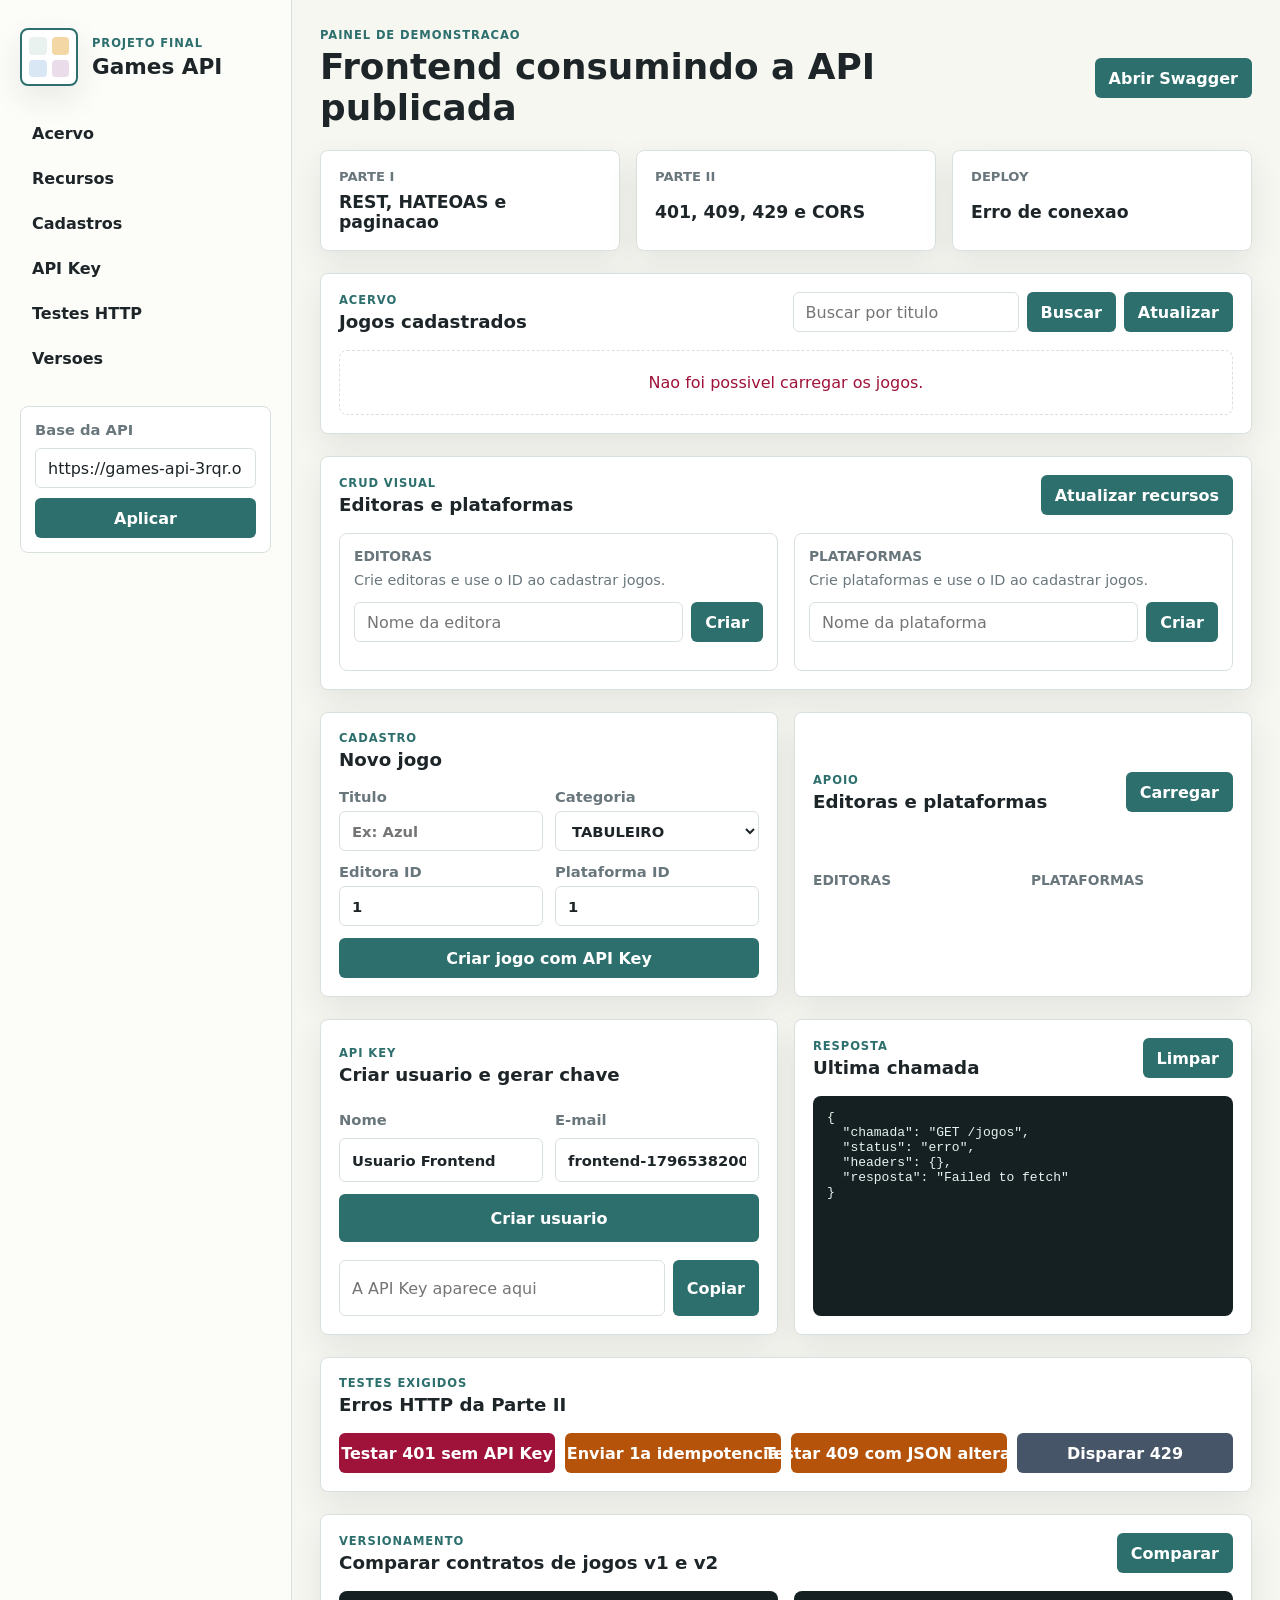
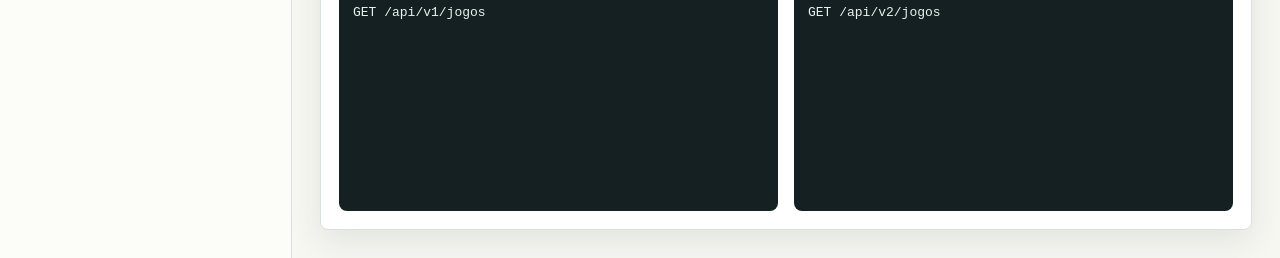
==== frontend/index.html @ 02f1538e "front melhorado" ====
<!doctype html>
<html lang="pt-BR">
<head>
  <meta charset="utf-8">
  <meta name="viewport" content="width=device-width, initial-scale=1">
  <title>Games API Console</title>
  <link rel="stylesheet" href="styles.css">
</head>
<body>
  <div class="app-shell">
    <aside class="sidebar">
      <div class="brand-block">
        <div class="brand-mark" aria-hidden="true">
          <span></span>
          <span></span>
          <span></span>
          <span></span>
        </div>
        <div>
          <p class="eyebrow">Projeto Final</p>
          <h1>Games API</h1>
        </div>
      </div>

      <nav class="nav-list" aria-label="Navegacao principal">
        <a href="#acervo">Acervo</a>
        <a href="#recursos">Recursos</a>
        <a href="#cadastros">Cadastros</a>
        <a href="#seguranca">API Key</a>
        <a href="#testes">Testes HTTP</a>
        <a href="#versionamento">Versoes</a>
      </nav>

      <section class="api-card">
        <label for="baseUrl">Base da API</label>
        <input id="baseUrl" type="url" value="https://games-api-3rqr.onrender.com">
        <button id="saveBaseUrl" type="button">Aplicar</button>
      </section>
    </aside>

    <main class="content">
      <section class="topbar">
        <div>
          <p class="eyebrow">Painel de demonstracao</p>
          <h2>Frontend consumindo a API publicada</h2>
        </div>
        <a class="swagger-link" href="https://games-api-3rqr.onrender.com/swagger-ui/index.html" target="_blank" rel="noreferrer">Abrir Swagger</a>
      </section>

      <section class="status-grid" aria-label="Resumo dos requisitos">
        <article>
          <span>Parte I</span>
          <strong>REST, HATEOAS e paginacao</strong>
        </article>
        <article>
          <span>Parte II</span>
          <strong>401, 409, 429 e CORS</strong>
        </article>
        <article>
          <span>Deploy</span>
          <strong id="apiHealth">Aguardando teste</strong>
        </article>
      </section>

      <section id="acervo" class="panel">
        <div class="section-heading">
          <div>
            <p class="eyebrow">Acervo</p>
            <h3>Jogos cadastrados</h3>
          </div>
          <div class="inline-actions">
            <input id="searchTitle" type="search" placeholder="Buscar por titulo">
            <button id="searchGames" type="button">Buscar</button>
            <button id="loadGames" type="button">Atualizar</button>
          </div>
        </div>
        <div id="gamesGrid" class="games-grid" aria-live="polite"></div>
      </section>

      <section id="recursos" class="panel">
        <div class="section-heading">
          <div>
            <p class="eyebrow">CRUD visual</p>
            <h3>Editoras e plataformas</h3>
          </div>
          <button id="refreshResources" type="button">Atualizar recursos</button>
        </div>

        <div class="resource-grid">
          <article class="resource-column">
            <div class="resource-header">
              <div>
                <h4>Editoras</h4>
                <p>Crie editoras e use o ID ao cadastrar jogos.</p>
              </div>
            </div>
            <form id="publisherForm" class="inline-form">
              <input name="nome" required placeholder="Nome da editora">
              <button type="submit">Criar</button>
            </form>
            <div id="publishersCards" class="resource-list" aria-live="polite"></div>
          </article>

          <article class="resource-column">
            <div class="resource-header">
              <div>
                <h4>Plataformas</h4>
                <p>Crie plataformas e use o ID ao cadastrar jogos.</p>
              </div>
            </div>
            <form id="platformForm" class="inline-form">
              <input name="nome" required placeholder="Nome da plataforma">
              <button type="submit">Criar</button>
            </form>
            <div id="platformsCards" class="resource-list" aria-live="polite"></div>
          </article>
        </div>
      </section>

      <section id="cadastros" class="split-grid">
        <article class="panel">
          <div class="section-heading">
            <div>
              <p class="eyebrow">Cadastro</p>
              <h3>Novo jogo</h3>
            </div>
          </div>
          <form id="gameForm" class="form-grid">
            <label>
              Titulo
              <input name="titulo" required placeholder="Ex: Azul">
            </label>
            <label>
              Categoria
              <select name="categoria" required>
                <option value="TABULEIRO">TABULEIRO</option>
                <option value="RPG">RPG</option>
                <option value="CARTAS">CARTAS</option>
                <option value="ESTRATEGIA">ESTRATEGIA</option>
                <option value="PARTY_GAME">PARTY_GAME</option>
              </select>
            </label>
            <label>
              Editora ID
              <input name="editoraId" type="number" min="1" value="1" required>
            </label>
            <label>
              Plataforma ID
              <input name="plataformaId" type="number" min="1" value="1" required>
            </label>
            <button type="submit">Criar jogo com API Key</button>
          </form>
        </article>

        <article class="panel">
          <div class="section-heading">
            <div>
              <p class="eyebrow">Apoio</p>
              <h3>Editoras e plataformas</h3>
            </div>
            <button id="loadCatalogs" type="button">Carregar</button>
          </div>
          <div class="compact-lists">
            <div>
              <h4>Editoras</h4>
              <ul id="publishersList"></ul>
            </div>
            <div>
              <h4>Plataformas</h4>
              <ul id="platformsList"></ul>
            </div>
          </div>
        </article>
      </section>

      <section id="seguranca" class="split-grid">
        <article class="panel">
          <div class="section-heading">
            <div>
              <p class="eyebrow">API Key</p>
              <h3>Criar usuario e gerar chave</h3>
            </div>
          </div>
          <form id="userForm" class="form-grid">
            <label>
              Nome
              <input name="nome" required value="Usuario Frontend">
            </label>
            <label>
              E-mail
              <input name="email" type="email" required>
            </label>
            <button type="submit">Criar usuario</button>
          </form>
          <div class="key-row">
            <input id="apiKey" type="text" placeholder="A API Key aparece aqui">
            <button id="copyKey" type="button">Copiar</button>
          </div>
        </article>

        <article class="panel">
          <div class="section-heading">
            <div>
              <p class="eyebrow">Resposta</p>
              <h3>Ultima chamada</h3>
            </div>
            <button id="clearLog" type="button">Limpar</button>
          </div>
          <pre id="responseLog" class="response-log">Nenhuma chamada executada ainda.</pre>
        </article>
      </section>

      <section id="testes" class="panel">
        <div class="section-heading">
          <div>
            <p class="eyebrow">Testes exigidos</p>
            <h3>Erros HTTP da Parte II</h3>
          </div>
        </div>
        <div class="test-actions">
          <button id="test401" type="button">Testar 401 sem API Key</button>
          <button id="test409First" type="button">Enviar 1a idempotencia</button>
          <button id="test409Second" type="button">Testar 409 com JSON alterado</button>
          <button id="test429" type="button">Disparar 429</button>
        </div>
      </section>

      <section id="versionamento" class="panel">
        <div class="section-heading">
        <div>
          <p class="eyebrow">Versionamento</p>
          <h3>Comparar contratos de jogos v1 e v2</h3>
        </div>
        <button id="loadVersions" type="button">Comparar</button>
      </div>
      <div class="version-grid">
          <pre id="versionOne">GET /api/v1/jogos</pre>
          <pre id="versionTwo">GET /api/v2/jogos</pre>
      </div>
    </section>
    </main>
  </div>

  <script src="app.js"></script>
</body>
</html>
---- frontend/styles.css ----
:root {
  color-scheme: light;
  --ink: #1d2528;
  --muted: #69777d;
  --line: #d9e1df;
  --paper: #f7f7f2;
  --panel: #ffffff;
  --accent: #2c6f6d;
  --accent-strong: #174d4b;
  --warn: #b45309;
  --danger: #9f1239;
  --ok: #15803d;
  --soft: #e9f2ef;
  --shadow: 0 12px 32px rgba(29, 37, 40, 0.09);
}

* {
  box-sizing: border-box;
}

html {
  scroll-behavior: smooth;
}

body {
  margin: 0;
  min-height: 100vh;
  background: var(--paper);
  color: var(--ink);
  font-family: Inter, ui-sans-serif, system-ui, -apple-system, BlinkMacSystemFont, "Segoe UI", sans-serif;
  letter-spacing: 0;
}

button,
input,
select {
  font: inherit;
}

button,
.swagger-link {
  border: 0;
  border-radius: 6px;
  background: var(--accent);
  color: #fff;
  cursor: pointer;
  font-weight: 700;
  min-height: 40px;
  padding: 0 14px;
  text-decoration: none;
  display: inline-flex;
  align-items: center;
  justify-content: center;
  white-space: nowrap;
}

button:hover,
.swagger-link:hover {
  background: var(--accent-strong);
}

input,
select {
  width: 100%;
  border: 1px solid var(--line);
  border-radius: 6px;
  min-height: 40px;
  padding: 0 12px;
  color: var(--ink);
  background: #fff;
}

label {
  color: var(--muted);
  display: grid;
  gap: 6px;
  font-size: 0.92rem;
  font-weight: 650;
}

.app-shell {
  display: grid;
  grid-template-columns: 292px minmax(0, 1fr);
  min-height: 100vh;
}

.sidebar {
  background: #fcfcf8;
  border-right: 1px solid var(--line);
  min-height: 100vh;
  padding: 28px 20px;
  position: sticky;
  top: 0;
}

.brand-block {
  display: flex;
  align-items: center;
  gap: 14px;
}

.brand-mark {
  width: 58px;
  height: 58px;
  border: 2px solid var(--accent);
  border-radius: 8px;
  display: grid;
  grid-template-columns: repeat(2, 1fr);
  gap: 5px;
  padding: 7px;
  background: #fff;
  box-shadow: var(--shadow);
}

.brand-mark span {
  border-radius: 4px;
  background: var(--soft);
}

.brand-mark span:nth-child(2) {
  background: #f3d7a4;
}

.brand-mark span:nth-child(3) {
  background: #d9e7f5;
}

.brand-mark span:nth-child(4) {
  background: #eadde9;
}

.eyebrow {
  color: var(--accent);
  font-size: 0.72rem;
  font-weight: 800;
  letter-spacing: 0.08em;
  margin: 0 0 4px;
  text-transform: uppercase;
}

h1,
h2,
h3,
h4,
p {
  margin-top: 0;
}

h1 {
  font-size: 1.35rem;
  margin-bottom: 0;
}

h2 {
  font-size: clamp(1.55rem, 2.8vw, 2.25rem);
  margin-bottom: 0;
}

h3 {
  font-size: 1.14rem;
  margin-bottom: 0;
}

h4 {
  color: var(--muted);
  font-size: 0.86rem;
  margin-bottom: 8px;
  text-transform: uppercase;
}

.nav-list {
  display: grid;
  gap: 6px;
  margin: 28px 0;
}

.nav-list a {
  border-radius: 6px;
  color: var(--ink);
  font-weight: 700;
  padding: 10px 12px;
  text-decoration: none;
}

.nav-list a:hover {
  background: var(--soft);
}

.api-card {
  border: 1px solid var(--line);
  border-radius: 8px;
  background: var(--panel);
  display: grid;
  gap: 10px;
  padding: 14px;
}

.content {
  display: grid;
  gap: 22px;
  padding: 28px;
}

.topbar,
.section-heading {
  display: flex;
  align-items: center;
  justify-content: space-between;
  gap: 16px;
}

.status-grid,
.split-grid,
.version-grid,
.resource-grid {
  display: grid;
  gap: 16px;
  grid-template-columns: repeat(3, minmax(0, 1fr));
}

.split-grid,
.version-grid,
.resource-grid {
  grid-template-columns: repeat(2, minmax(0, 1fr));
}

.status-grid article,
.panel {
  background: var(--panel);
  border: 1px solid var(--line);
  border-radius: 8px;
  box-shadow: var(--shadow);
}

.status-grid article {
  display: grid;
  gap: 8px;
  min-height: 92px;
  padding: 18px;
}

.status-grid span {
  color: var(--muted);
  font-size: 0.82rem;
  font-weight: 800;
  text-transform: uppercase;
}

.status-grid strong {
  font-size: 1.08rem;
}

.panel {
  display: grid;
  gap: 18px;
  padding: 18px;
}

.inline-actions {
  display: grid;
  grid-template-columns: minmax(180px, 1fr) auto auto;
  gap: 8px;
}

.games-grid {
  display: grid;
  gap: 12px;
  grid-template-columns: repeat(auto-fill, minmax(220px, 1fr));
}

.game-card {
  border: 1px solid var(--line);
  border-radius: 8px;
  display: grid;
  gap: 10px;
  min-height: 150px;
  padding: 14px;
}

.game-card strong {
  font-size: 1.06rem;
}

.meta-list {
  color: var(--muted);
  display: grid;
  gap: 4px;
  font-size: 0.9rem;
}

.badge {
  align-self: start;
  background: var(--soft);
  border-radius: 999px;
  color: var(--accent-strong);
  display: inline-flex;
  font-size: 0.78rem;
  font-weight: 800;
  padding: 5px 9px;
  width: fit-content;
}

.form-grid {
  display: grid;
  gap: 12px;
  grid-template-columns: repeat(2, minmax(0, 1fr));
}

.form-grid button {
  grid-column: 1 / -1;
}

.compact-lists {
  display: grid;
  gap: 16px;
  grid-template-columns: repeat(2, minmax(0, 1fr));
}

.compact-lists ul {
  display: grid;
  gap: 8px;
  list-style: none;
  margin: 0;
  padding: 0;
}

.compact-lists li {
  border: 1px solid var(--line);
  border-radius: 6px;
  padding: 10px;
}

.resource-column {
  border: 1px solid var(--line);
  border-radius: 8px;
  display: grid;
  gap: 14px;
  padding: 14px;
}

.resource-header p {
  color: var(--muted);
  font-size: 0.9rem;
  margin: 4px 0 0;
}

.inline-form {
  display: grid;
  gap: 8px;
  grid-template-columns: minmax(0, 1fr) auto;
}

.resource-list {
  display: grid;
  gap: 10px;
}

.resource-item {
  align-items: center;
  border: 1px solid var(--line);
  border-radius: 8px;
  display: grid;
  gap: 10px;
  grid-template-columns: minmax(0, 1fr) auto;
  padding: 12px;
}

.resource-item strong {
  display: block;
}

.resource-item span {
  color: var(--muted);
  font-size: 0.86rem;
}

.danger-button {
  background: var(--danger);
}

.danger-button:hover {
  background: #7f1231;
}

.key-row {
  display: grid;
  grid-template-columns: minmax(0, 1fr) auto;
  gap: 8px;
}

.response-log,
.version-grid pre {
  background: #152022;
  border-radius: 8px;
  color: #e8f2ef;
  margin: 0;
  min-height: 220px;
  overflow: auto;
  padding: 14px;
  white-space: pre-wrap;
}

.test-actions {
  display: grid;
  gap: 10px;
  grid-template-columns: repeat(4, minmax(0, 1fr));
}

.test-actions button:nth-child(1) {
  background: var(--danger);
}

.test-actions button:nth-child(2),
.test-actions button:nth-child(3) {
  background: var(--warn);
}

.test-actions button:nth-child(4) {
  background: #475569;
}

.empty-state,
.error-state {
  border: 1px dashed var(--line);
  border-radius: 8px;
  color: var(--muted);
  grid-column: 1 / -1;
  padding: 22px;
  text-align: center;
}

.error-state {
  color: var(--danger);
}

@media (max-width: 980px) {
  .app-shell {
    grid-template-columns: 1fr;
  }

  .sidebar {
    min-height: auto;
    position: static;
  }

  .nav-list {
    grid-template-columns: repeat(5, minmax(0, 1fr));
  }

  .status-grid,
  .split-grid,
  .version-grid,
  .resource-grid,
  .test-actions {
    grid-template-columns: 1fr;
  }
}

@media (max-width: 640px) {
  .content,
  .sidebar {
    padding: 18px;
  }

  .topbar,
  .section-heading {
    align-items: stretch;
    flex-direction: column;
  }

  .inline-actions,
  .inline-form,
  .form-grid,
  .compact-lists,
  .key-row,
  .nav-list {
    grid-template-columns: 1fr;
  }

  button,
  .swagger-link {
    width: 100%;
  }
}
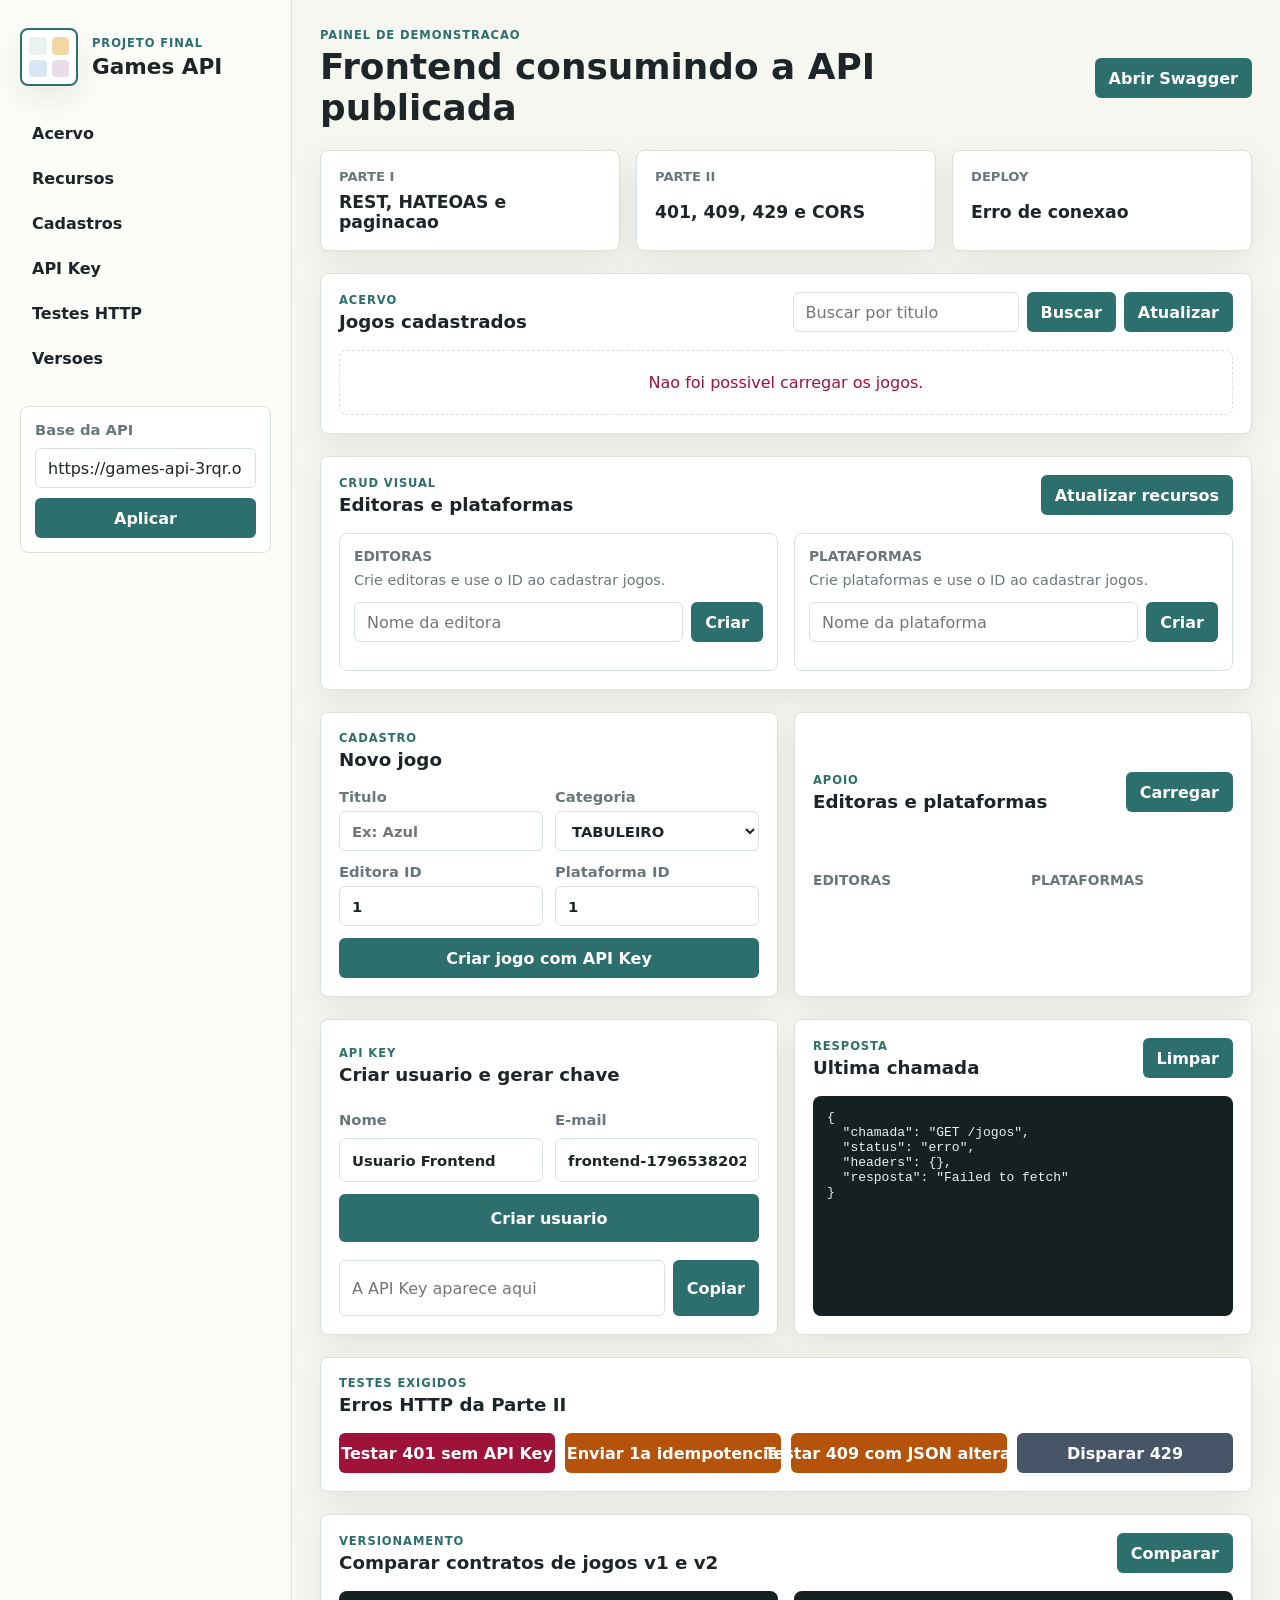
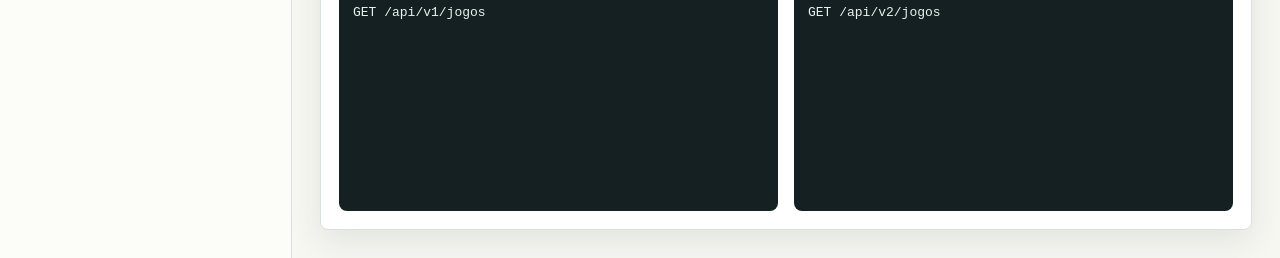
==== commit 9f4ebaf2: "terminado?" ====
--- a/frontend/index.html
+++ b/frontend/index.html
@@ -122,7 +122,7 @@
           <div class="section-heading">
             <div>
               <p class="eyebrow">Cadastro</p>
-              <h3>Novo jogo</h3>
+              <h3 id="gameFormTitle">Novo jogo</h3>
             </div>
           </div>
           <form id="gameForm" class="form-grid">
@@ -148,7 +148,8 @@
               Plataforma ID
               <input name="plataformaId" type="number" min="1" value="1" required>
             </label>
-            <button type="submit">Criar jogo com API Key</button>
+            <button id="saveGameButton" type="submit">Criar jogo com API Key</button>
+            <button id="cancelGameEdit" class="secondary-button" type="button">Cancelar edicao</button>
           </form>
         </article>
 
--- a/frontend/styles.css
+++ b/frontend/styles.css
@@ -281,6 +281,13 @@
   font-size: 1.06rem;
 }
 
+.game-actions {
+  display: grid;
+  gap: 8px;
+  grid-template-columns: repeat(2, minmax(0, 1fr));
+  margin-top: 4px;
+}
+
 .meta-list {
   color: var(--muted);
   display: grid;
@@ -382,6 +389,20 @@
   background: #7f1231;
 }
 
+.secondary-button {
+  background: #ffffff;
+  border: 1px solid var(--line);
+  color: var(--ink);
+}
+
+.secondary-button:hover {
+  background: var(--soft);
+}
+
+#cancelGameEdit {
+  display: none;
+}
+
 .key-row {
   display: grid;
   grid-template-columns: minmax(0, 1fr) auto;
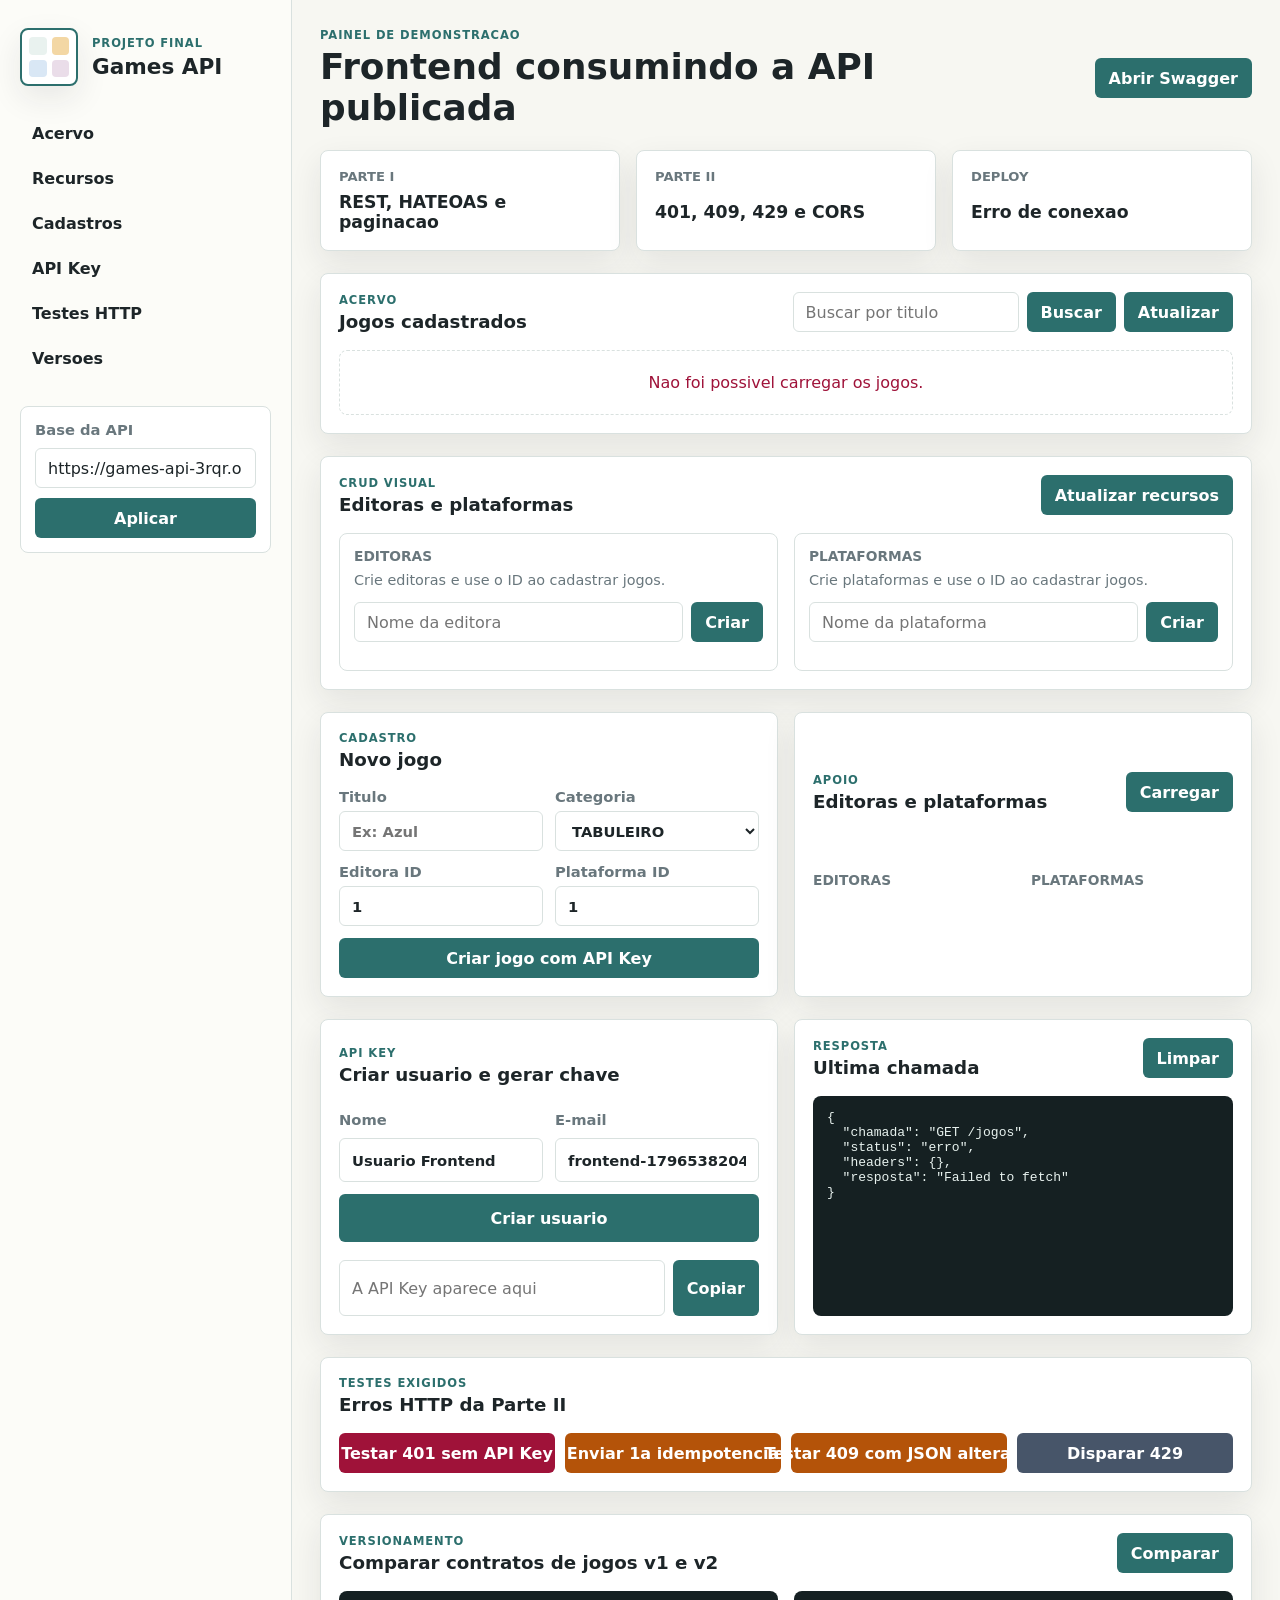
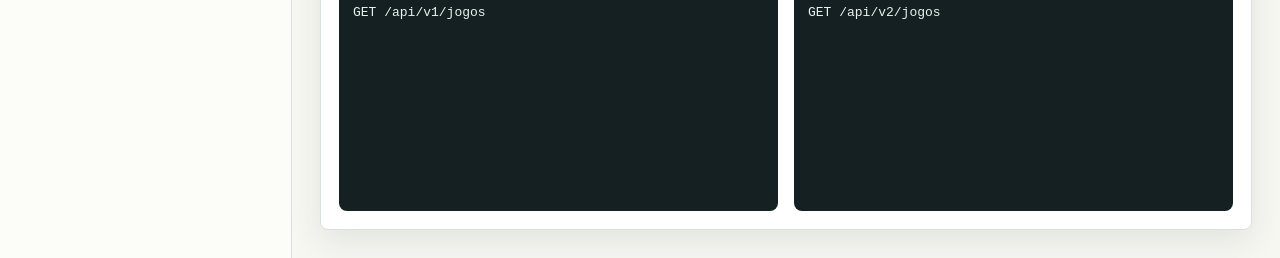
==== commit 458b3d42: "frontcerto" ====
--- a/frontend/index.html
+++ b/frontend/index.html
@@ -4,7 +4,7 @@
   <meta charset="utf-8">
   <meta name="viewport" content="width=device-width, initial-scale=1">
   <title>Games API Console</title>
-  <link rel="stylesheet" href="styles.css">
+  <link rel="stylesheet" href="styles.css?v=20260521">
 </head>
 <body>
   <div class="app-shell">
@@ -242,6 +242,6 @@
     </main>
   </div>
 
-  <script src="app.js"></script>
+  <script src="app.js?v=20260521"></script>
 </body>
 </html>
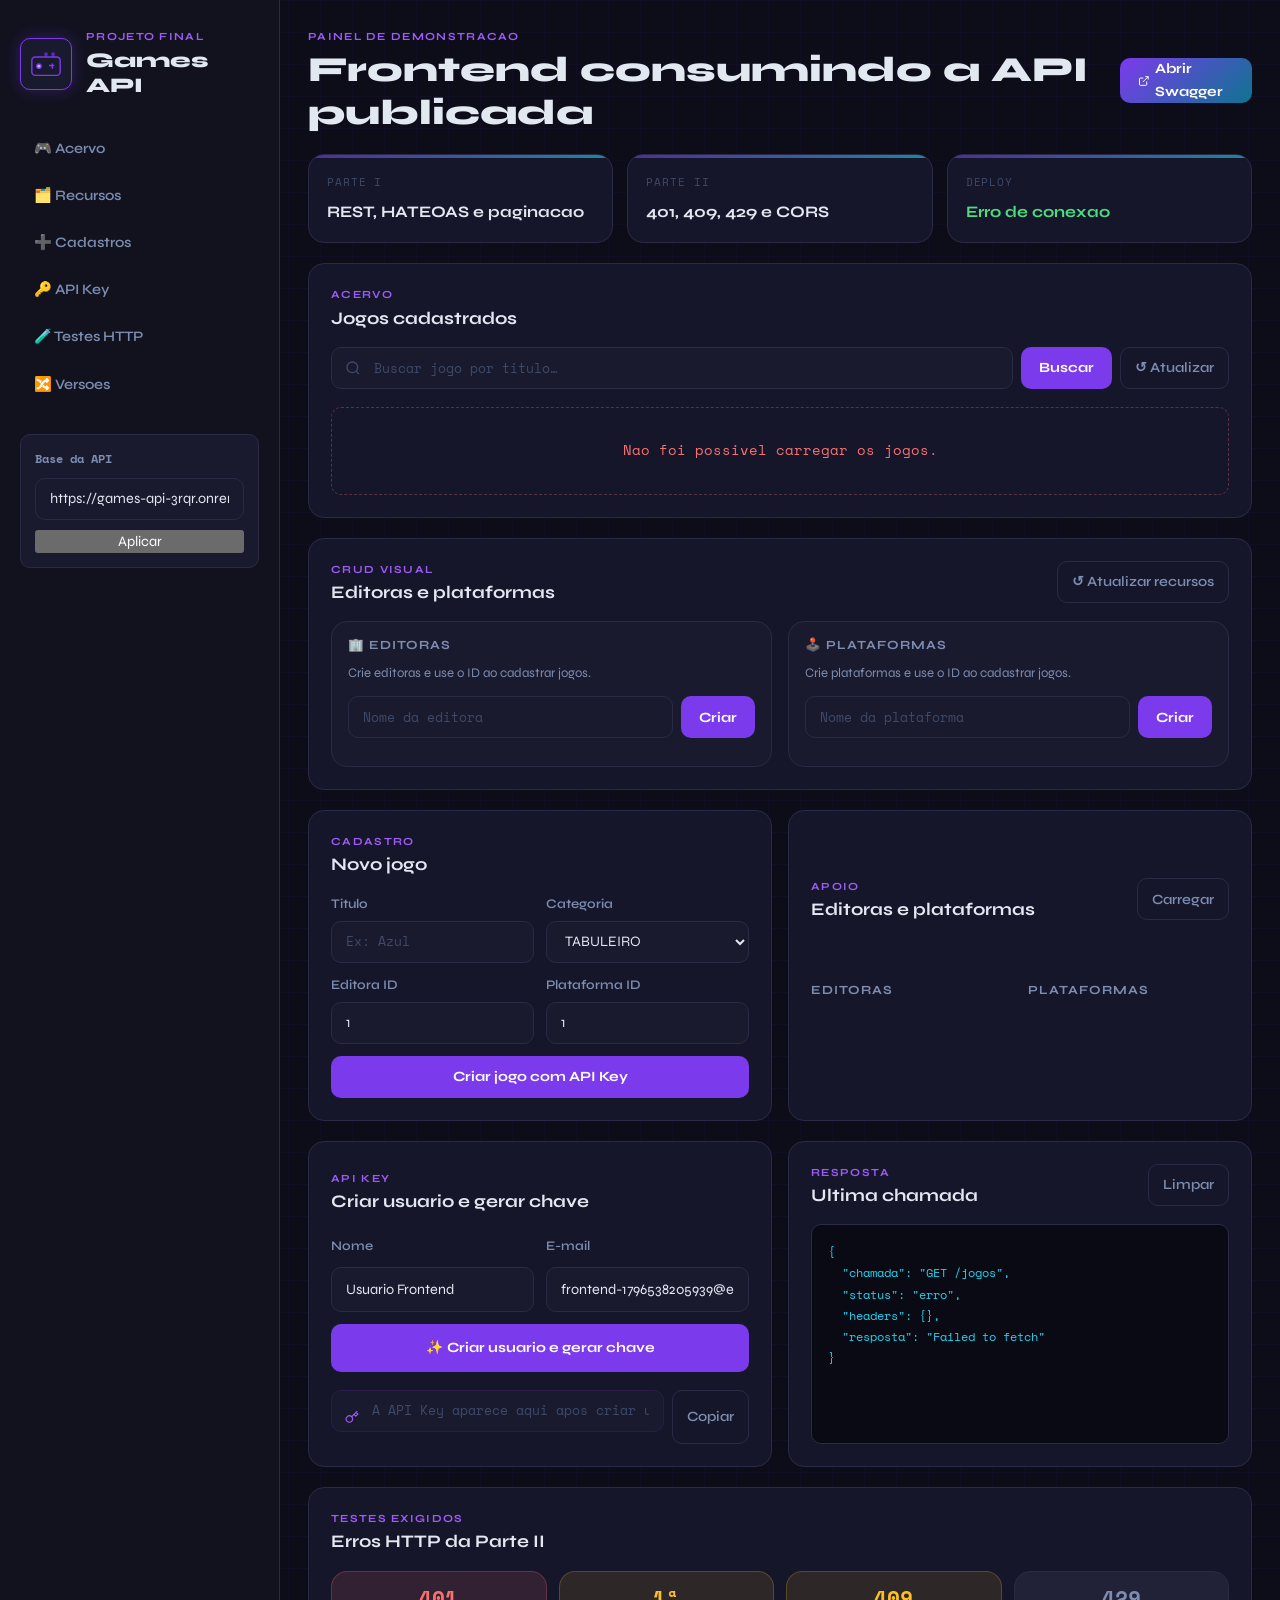
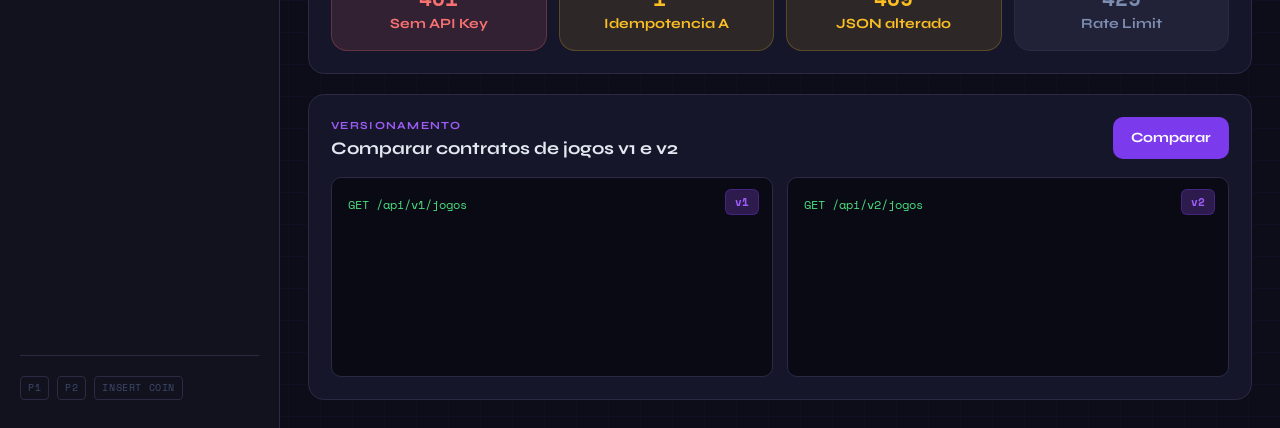
==== commit 7ba9dc8b: "front legal" ====
--- a/frontend/index.html
+++ b/frontend/index.html
@@ -4,244 +4,300 @@
   <meta charset="utf-8">
   <meta name="viewport" content="width=device-width, initial-scale=1">
   <title>Games API Console</title>
+  <link rel="preconnect" href="https://fonts.googleapis.com">
+  <link rel="preconnect" href="https://fonts.gstatic.com" crossorigin>
+  <link href="https://fonts.googleapis.com/css2?family=Space+Mono:ital,wght@0,400;0,700;1,400&family=Syne:wght@400;600;700;800&display=swap" rel="stylesheet">
   <link rel="stylesheet" href="styles.css?v=20260521">
 </head>
 <body>
-  <div class="app-shell">
-    <aside class="sidebar">
-      <div class="brand-block">
-        <div class="brand-mark" aria-hidden="true">
-          <span></span>
-          <span></span>
-          <span></span>
-          <span></span>
-        </div>
+<div class="app-shell">
+
+  <!-- ── SIDEBAR ── -->
+  <aside class="sidebar">
+    <div class="brand-block">
+      <div class="brand-mark" aria-hidden="true">
+        <svg viewBox="0 0 48 48" fill="none" xmlns="http://www.w3.org/2000/svg">
+          <rect x="4" y="14" width="40" height="26" rx="5" fill="#1a1a2e" stroke="#7c3aed" stroke-width="2"/>
+          <circle cx="14" cy="27" r="4" fill="#7c3aed"/>
+          <circle cx="14" cy="27" r="2" fill="#c4b5fd"/>
+          <rect x="32" y="23" width="2" height="8" rx="1" fill="#7c3aed"/>
+          <rect x="28" y="25" width="8" height="2" rx="1" fill="#7c3aed"/>
+          <circle cx="24" cy="10" r="3" fill="#7c3aed" opacity="0.5"/>
+          <circle cx="34" cy="10" r="3" fill="#7c3aed" opacity="0.5"/>
+          <line x1="24" y1="10" x2="24" y2="14" stroke="#7c3aed" stroke-width="1.5" stroke-dasharray="2 1"/>
+          <line x1="34" y1="10" x2="34" y2="14" stroke="#7c3aed" stroke-width="1.5" stroke-dasharray="2 1"/>
+        </svg>
+      </div>
+      <div>
+        <p class="eyebrow">Projeto Final</p>
+        <h1>Games API</h1>
+      </div>
+    </div>
+
+    <nav class="nav-list" aria-label="Navegacao principal">
+      <a href="#acervo">🎮 Acervo</a>
+      <a href="#recursos">🗂️ Recursos</a>
+      <a href="#cadastros">➕ Cadastros</a>
+      <a href="#seguranca">🔑 API Key</a>
+      <a href="#testes">🧪 Testes HTTP</a>
+      <a href="#versionamento">🔀 Versoes</a>
+    </nav>
+
+    <section class="api-card">
+      <label for="baseUrl">Base da API</label>
+      <input id="baseUrl" type="url" value="https://games-api-3rqr.onrender.com">
+      <button id="saveBaseUrl" type="button">Aplicar</button>
+    </section>
+
+    <div class="sidebar-deco" aria-hidden="true">
+      <span>P1</span><span>P2</span><span>INSERT COIN</span>
+    </div>
+  </aside>
+
+  <!-- ── MAIN ── -->
+  <main class="content">
+
+    <!-- Topbar -->
+    <section class="topbar">
+      <div>
+        <p class="eyebrow">Painel de demonstracao</p>
+        <h2>Frontend consumindo a API publicada</h2>
+      </div>
+      <a class="swagger-link" href="https://games-api-3rqr.onrender.com/swagger-ui/index.html" target="_blank" rel="noreferrer">
+        <svg width="16" height="16" viewBox="0 0 24 24" fill="none" stroke="currentColor" stroke-width="2" style="margin-right:6px"><path d="M18 13v6a2 2 0 0 1-2 2H5a2 2 0 0 1-2-2V8a2 2 0 0 1 2-2h6"/><polyline points="15 3 21 3 21 9"/><line x1="10" y1="14" x2="21" y2="3"/></svg>
+        Abrir Swagger
+      </a>
+    </section>
+
+    <!-- Status -->
+    <section class="status-grid" aria-label="Resumo dos requisitos">
+      <article>
+        <span>Parte I</span>
+        <strong>REST, HATEOAS e paginacao</strong>
+      </article>
+      <article>
+        <span>Parte II</span>
+        <strong>401, 409, 429 e CORS</strong>
+      </article>
+      <article class="status-live">
+        <span>Deploy</span>
+        <strong id="apiHealth">
+          <span class="pulse-dot"></span>
+          Aguardando teste
+        </strong>
+      </article>
+    </section>
+
+    <!-- ── ACERVO ── -->
+    <section id="acervo" class="panel">
+      <div class="section-heading">
         <div>
-          <p class="eyebrow">Projeto Final</p>
-          <h1>Games API</h1>
-        </div>
-      </div>
-
-      <nav class="nav-list" aria-label="Navegacao principal">
-        <a href="#acervo">Acervo</a>
-        <a href="#recursos">Recursos</a>
-        <a href="#cadastros">Cadastros</a>
-        <a href="#seguranca">API Key</a>
-        <a href="#testes">Testes HTTP</a>
-        <a href="#versionamento">Versoes</a>
-      </nav>
-
-      <section class="api-card">
-        <label for="baseUrl">Base da API</label>
-        <input id="baseUrl" type="url" value="https://games-api-3rqr.onrender.com">
-        <button id="saveBaseUrl" type="button">Aplicar</button>
-      </section>
-    </aside>
-
-    <main class="content">
-      <section class="topbar">
+          <p class="eyebrow">Acervo</p>
+          <h3>Jogos cadastrados</h3>
+        </div>
+      </div>
+
+      <!-- Search bar igual à colega -->
+      <div class="search-bar">
+        <div class="search-input-wrap">
+          <svg class="search-icon" viewBox="0 0 24 24" fill="none" stroke="currentColor" stroke-width="2"><circle cx="11" cy="11" r="8"/><path d="m21 21-4.35-4.35"/></svg>
+          <input id="searchTitle" type="search" placeholder="Buscar jogo por titulo…">
+        </div>
+        <button id="searchGames" type="button" class="btn-primary">Buscar</button>
+        <button id="loadGames" type="button" class="btn-ghost">↺ Atualizar</button>
+      </div>
+
+      <div id="gamesGrid" class="games-grid" aria-live="polite"></div>
+    </section>
+
+    <!-- ── RECURSOS ── -->
+    <section id="recursos" class="panel">
+      <div class="section-heading">
         <div>
-          <p class="eyebrow">Painel de demonstracao</p>
-          <h2>Frontend consumindo a API publicada</h2>
-        </div>
-        <a class="swagger-link" href="https://games-api-3rqr.onrender.com/swagger-ui/index.html" target="_blank" rel="noreferrer">Abrir Swagger</a>
-      </section>
-
-      <section class="status-grid" aria-label="Resumo dos requisitos">
-        <article>
-          <span>Parte I</span>
-          <strong>REST, HATEOAS e paginacao</strong>
+          <p class="eyebrow">CRUD visual</p>
+          <h3>Editoras e plataformas</h3>
+        </div>
+        <button id="refreshResources" type="button" class="btn-ghost">↺ Atualizar recursos</button>
+      </div>
+
+      <div class="resource-grid">
+        <article class="resource-column">
+          <div class="resource-header">
+            <h4>🏢 Editoras</h4>
+            <p>Crie editoras e use o ID ao cadastrar jogos.</p>
+          </div>
+          <form id="publisherForm" class="inline-form">
+            <input name="nome" required placeholder="Nome da editora">
+            <button type="submit" class="btn-primary">Criar</button>
+          </form>
+          <div id="publishersCards" class="resource-list" aria-live="polite"></div>
         </article>
-        <article>
-          <span>Parte II</span>
-          <strong>401, 409, 429 e CORS</strong>
+
+        <article class="resource-column">
+          <div class="resource-header">
+            <h4>🕹️ Plataformas</h4>
+            <p>Crie plataformas e use o ID ao cadastrar jogos.</p>
+          </div>
+          <form id="platformForm" class="inline-form">
+            <input name="nome" required placeholder="Nome da plataforma">
+            <button type="submit" class="btn-primary">Criar</button>
+          </form>
+          <div id="platformsCards" class="resource-list" aria-live="polite"></div>
         </article>
-        <article>
-          <span>Deploy</span>
-          <strong id="apiHealth">Aguardando teste</strong>
-        </article>
-      </section>
-
-      <section id="acervo" class="panel">
+      </div>
+    </section>
+
+    <!-- ── CADASTROS ── -->
+    <section id="cadastros" class="split-grid">
+      <article class="panel">
         <div class="section-heading">
           <div>
-            <p class="eyebrow">Acervo</p>
-            <h3>Jogos cadastrados</h3>
-          </div>
-          <div class="inline-actions">
-            <input id="searchTitle" type="search" placeholder="Buscar por titulo">
-            <button id="searchGames" type="button">Buscar</button>
-            <button id="loadGames" type="button">Atualizar</button>
-          </div>
-        </div>
-        <div id="gamesGrid" class="games-grid" aria-live="polite"></div>
-      </section>
-
-      <section id="recursos" class="panel">
+            <p class="eyebrow">Cadastro</p>
+            <h3 id="gameFormTitle">Novo jogo</h3>
+          </div>
+        </div>
+        <form id="gameForm" class="form-grid">
+          <label>
+            Titulo
+            <input name="titulo" required placeholder="Ex: Azul">
+          </label>
+          <label>
+            Categoria
+            <select name="categoria" required>
+              <option value="TABULEIRO">TABULEIRO</option>
+              <option value="RPG">RPG</option>
+              <option value="CARTAS">CARTAS</option>
+              <option value="ESTRATEGIA">ESTRATEGIA</option>
+              <option value="PARTY_GAME">PARTY_GAME</option>
+            </select>
+          </label>
+          <label>
+            Editora ID
+            <input name="editoraId" type="number" min="1" value="1" required>
+          </label>
+          <label>
+            Plataforma ID
+            <input name="plataformaId" type="number" min="1" value="1" required>
+          </label>
+          <button id="saveGameButton" type="submit" class="btn-primary">Criar jogo com API Key</button>
+          <button id="cancelGameEdit" class="btn-ghost" type="button">Cancelar edicao</button>
+        </form>
+      </article>
+
+      <article class="panel">
         <div class="section-heading">
           <div>
-            <p class="eyebrow">CRUD visual</p>
+            <p class="eyebrow">Apoio</p>
             <h3>Editoras e plataformas</h3>
           </div>
-          <button id="refreshResources" type="button">Atualizar recursos</button>
-        </div>
-
-        <div class="resource-grid">
-          <article class="resource-column">
-            <div class="resource-header">
-              <div>
-                <h4>Editoras</h4>
-                <p>Crie editoras e use o ID ao cadastrar jogos.</p>
-              </div>
-            </div>
-            <form id="publisherForm" class="inline-form">
-              <input name="nome" required placeholder="Nome da editora">
-              <button type="submit">Criar</button>
-            </form>
-            <div id="publishersCards" class="resource-list" aria-live="polite"></div>
-          </article>
-
-          <article class="resource-column">
-            <div class="resource-header">
-              <div>
-                <h4>Plataformas</h4>
-                <p>Crie plataformas e use o ID ao cadastrar jogos.</p>
-              </div>
-            </div>
-            <form id="platformForm" class="inline-form">
-              <input name="nome" required placeholder="Nome da plataforma">
-              <button type="submit">Criar</button>
-            </form>
-            <div id="platformsCards" class="resource-list" aria-live="polite"></div>
-          </article>
-        </div>
-      </section>
-
-      <section id="cadastros" class="split-grid">
-        <article class="panel">
-          <div class="section-heading">
-            <div>
-              <p class="eyebrow">Cadastro</p>
-              <h3 id="gameFormTitle">Novo jogo</h3>
-            </div>
-          </div>
-          <form id="gameForm" class="form-grid">
-            <label>
-              Titulo
-              <input name="titulo" required placeholder="Ex: Azul">
-            </label>
-            <label>
-              Categoria
-              <select name="categoria" required>
-                <option value="TABULEIRO">TABULEIRO</option>
-                <option value="RPG">RPG</option>
-                <option value="CARTAS">CARTAS</option>
-                <option value="ESTRATEGIA">ESTRATEGIA</option>
-                <option value="PARTY_GAME">PARTY_GAME</option>
-              </select>
-            </label>
-            <label>
-              Editora ID
-              <input name="editoraId" type="number" min="1" value="1" required>
-            </label>
-            <label>
-              Plataforma ID
-              <input name="plataformaId" type="number" min="1" value="1" required>
-            </label>
-            <button id="saveGameButton" type="submit">Criar jogo com API Key</button>
-            <button id="cancelGameEdit" class="secondary-button" type="button">Cancelar edicao</button>
-          </form>
-        </article>
-
-        <article class="panel">
-          <div class="section-heading">
-            <div>
-              <p class="eyebrow">Apoio</p>
-              <h3>Editoras e plataformas</h3>
-            </div>
-            <button id="loadCatalogs" type="button">Carregar</button>
-          </div>
-          <div class="compact-lists">
-            <div>
-              <h4>Editoras</h4>
-              <ul id="publishersList"></ul>
-            </div>
-            <div>
-              <h4>Plataformas</h4>
-              <ul id="platformsList"></ul>
-            </div>
-          </div>
-        </article>
-      </section>
-
-      <section id="seguranca" class="split-grid">
-        <article class="panel">
-          <div class="section-heading">
-            <div>
-              <p class="eyebrow">API Key</p>
-              <h3>Criar usuario e gerar chave</h3>
-            </div>
-          </div>
-          <form id="userForm" class="form-grid">
-            <label>
-              Nome
-              <input name="nome" required value="Usuario Frontend">
-            </label>
-            <label>
-              E-mail
-              <input name="email" type="email" required>
-            </label>
-            <button type="submit">Criar usuario</button>
-          </form>
-          <div class="key-row">
-            <input id="apiKey" type="text" placeholder="A API Key aparece aqui">
-            <button id="copyKey" type="button">Copiar</button>
-          </div>
-        </article>
-
-        <article class="panel">
-          <div class="section-heading">
-            <div>
-              <p class="eyebrow">Resposta</p>
-              <h3>Ultima chamada</h3>
-            </div>
-            <button id="clearLog" type="button">Limpar</button>
-          </div>
-          <pre id="responseLog" class="response-log">Nenhuma chamada executada ainda.</pre>
-        </article>
-      </section>
-
-      <section id="testes" class="panel">
+          <button id="loadCatalogs" type="button" class="btn-ghost">Carregar</button>
+        </div>
+        <div class="compact-lists">
+          <div>
+            <h4>Editoras</h4>
+            <ul id="publishersList"></ul>
+          </div>
+          <div>
+            <h4>Plataformas</h4>
+            <ul id="platformsList"></ul>
+          </div>
+        </div>
+      </article>
+    </section>
+
+    <!-- ── API KEY ── -->
+    <section id="seguranca" class="split-grid">
+      <article class="panel">
         <div class="section-heading">
           <div>
-            <p class="eyebrow">Testes exigidos</p>
-            <h3>Erros HTTP da Parte II</h3>
-          </div>
-        </div>
-        <div class="test-actions">
-          <button id="test401" type="button">Testar 401 sem API Key</button>
-          <button id="test409First" type="button">Enviar 1a idempotencia</button>
-          <button id="test409Second" type="button">Testar 409 com JSON alterado</button>
-          <button id="test429" type="button">Disparar 429</button>
-        </div>
-      </section>
-
-      <section id="versionamento" class="panel">
+            <p class="eyebrow">API Key</p>
+            <h3>Criar usuario e gerar chave</h3>
+          </div>
+        </div>
+        <form id="userForm" class="form-grid">
+          <label>
+            Nome
+            <input name="nome" required value="Usuario Frontend">
+          </label>
+          <label>
+            E-mail
+            <input name="email" type="email" required>
+          </label>
+          <button type="submit" class="btn-primary">✨ Criar usuario e gerar chave</button>
+        </form>
+        <div class="key-row">
+          <div class="key-display">
+            <svg width="14" height="14" viewBox="0 0 24 24" fill="none" stroke="currentColor" stroke-width="2"><path d="M21 2l-2 2m-7.61 7.61a5.5 5.5 0 1 1-7.778 7.778 5.5 5.5 0 0 1 7.777-7.777zm0 0L15.5 7.5m0 0l3 3L22 7l-3-3m-3.5 3.5L19 4"/></svg>
+            <input id="apiKey" type="text" placeholder="A API Key aparece aqui apos criar usuario">
+          </div>
+          <button id="copyKey" type="button" class="btn-ghost">Copiar</button>
+        </div>
+      </article>
+
+      <article class="panel">
         <div class="section-heading">
+          <div>
+            <p class="eyebrow">Resposta</p>
+            <h3>Ultima chamada</h3>
+          </div>
+          <button id="clearLog" type="button" class="btn-ghost">Limpar</button>
+        </div>
+        <pre id="responseLog" class="response-log">// Nenhuma chamada executada ainda.</pre>
+      </article>
+    </section>
+
+    <!-- ── TESTES ── -->
+    <section id="testes" class="panel">
+      <div class="section-heading">
+        <div>
+          <p class="eyebrow">Testes exigidos</p>
+          <h3>Erros HTTP da Parte II</h3>
+        </div>
+      </div>
+      <div class="test-actions">
+        <button id="test401" type="button" class="test-btn test-danger">
+          <span class="test-code">401</span>
+          Sem API Key
+        </button>
+        <button id="test409First" type="button" class="test-btn test-warn">
+          <span class="test-code">1ª</span>
+          Idempotencia A
+        </button>
+        <button id="test409Second" type="button" class="test-btn test-warn">
+          <span class="test-code">409</span>
+          JSON alterado
+        </button>
+        <button id="test429" type="button" class="test-btn test-slate">
+          <span class="test-code">429</span>
+          Rate Limit
+        </button>
+      </div>
+    </section>
+
+    <!-- ── VERSIONAMENTO ── -->
+    <section id="versionamento" class="panel">
+      <div class="section-heading">
         <div>
           <p class="eyebrow">Versionamento</p>
           <h3>Comparar contratos de jogos v1 e v2</h3>
         </div>
-        <button id="loadVersions" type="button">Comparar</button>
+        <button id="loadVersions" type="button" class="btn-primary">Comparar</button>
       </div>
       <div class="version-grid">
+        <div class="version-pane">
+          <div class="version-label">v1</div>
           <pre id="versionOne">GET /api/v1/jogos</pre>
+        </div>
+        <div class="version-pane">
+          <div class="version-label">v2</div>
           <pre id="versionTwo">GET /api/v2/jogos</pre>
-      </div>
-    </section>
-    </main>
-  </div>
-
-  <script src="app.js?v=20260521"></script>
+        </div>
+      </div>
+    </section>
+
+  </main>
+</div>
+
+<script src="app.js?v=20260521"></script>
 </body>
 </html>
--- a/frontend/styles.css
+++ b/frontend/styles.css
@@ -1,505 +1,770 @@
+/* ──────────────────────────────────────────────
+   GAMES API CONSOLE — tema arcade/indie dark
+   ────────────────────────────────────────────── */
+
+@import url('https://fonts.googleapis.com/css2?family=Space+Mono:ital,wght@0,400;0,700;1,400&family=Syne:wght@400;600;700;800&display=swap');
+
 :root {
-  color-scheme: light;
-  --ink: #1d2528;
-  --muted: #69777d;
-  --line: #d9e1df;
-  --paper: #f7f7f2;
-  --panel: #ffffff;
-  --accent: #2c6f6d;
-  --accent-strong: #174d4b;
-  --warn: #b45309;
-  --danger: #9f1239;
-  --ok: #15803d;
-  --soft: #e9f2ef;
-  --shadow: 0 12px 32px rgba(29, 37, 40, 0.09);
-}
-
-* {
-  box-sizing: border-box;
-}
-
-html {
-  scroll-behavior: smooth;
-}
+  /* Paleta */
+  --bg:          #0d0d1a;
+  --bg2:         #12121f;
+  --bg3:         #1a1a2e;
+  --panel:       #16162a;
+  --border:      #2a2a45;
+  --border-hi:   #7c3aed;
+
+  --purple:      #7c3aed;
+  --purple-soft: #9d5cf6;
+  --purple-pale: #2d1b4e;
+  --cyan:        #22d3ee;
+  --cyan-dark:   #0e7490;
+  --green:       #4ade80;
+  --amber:       #fbbf24;
+  --red:         #f87171;
+
+  --ink:         #e2e8f0;
+  --ink-muted:   #7c8db0;
+  --ink-dim:     #3d4a6a;
+
+  /* Tipografia */
+  --font-display: 'Syne', sans-serif;
+  --font-mono:    'Space Mono', monospace;
+
+  /* Misc */
+  --radius:      10px;
+  --radius-lg:   16px;
+  --shadow:      0 4px 24px rgba(124, 58, 237, 0.12);
+  --shadow-hi:   0 8px 40px rgba(124, 58, 237, 0.28);
+
+  color-scheme: dark;
+}
+
+/* ── RESET ── */
+*, *::before, *::after { box-sizing: border-box; }
+
+html { scroll-behavior: smooth; }
 
 body {
   margin: 0;
   min-height: 100vh;
-  background: var(--paper);
+  background: var(--bg);
   color: var(--ink);
-  font-family: Inter, ui-sans-serif, system-ui, -apple-system, BlinkMacSystemFont, "Segoe UI", sans-serif;
-  letter-spacing: 0;
-}
-
-button,
-input,
-select {
-  font: inherit;
-}
-
-button,
+  font-family: var(--font-display);
+  font-size: 15px;
+  line-height: 1.6;
+  /* subtle grid pattern */
+  background-image:
+    linear-gradient(rgba(124,58,237,.04) 1px, transparent 1px),
+    linear-gradient(90deg, rgba(124,58,237,.04) 1px, transparent 1px);
+  background-size: 32px 32px;
+}
+
+/* ── TYPOGRAPHY ── */
+h1, h2, h3, h4 { margin: 0; font-family: var(--font-display); line-height: 1.2; }
+h1 { font-size: 1.3rem; font-weight: 800; color: var(--ink); }
+h2 { font-size: clamp(1.5rem, 3vw, 2.2rem); font-weight: 800; }
+h3 { font-size: 1.1rem; font-weight: 700; }
+h4 { font-size: 0.78rem; font-weight: 700; color: var(--ink-muted); text-transform: uppercase; letter-spacing: .08em; margin-bottom: 10px; }
+p  { margin: 0; }
+
+.eyebrow {
+  font-size: 0.68rem;
+  font-weight: 700;
+  letter-spacing: .12em;
+  text-transform: uppercase;
+  color: var(--purple-soft);
+  margin-bottom: 4px;
+}
+
+/* ── FORM CONTROLS ── */
+button, input, select {
+  font-family: var(--font-display);
+  font-size: 0.9rem;
+}
+
+input, select {
+  width: 100%;
+  background: var(--bg3);
+  border: 1.5px solid var(--border);
+  border-radius: var(--radius);
+  color: var(--ink);
+  min-height: 42px;
+  padding: 0 14px;
+  transition: border-color .2s, box-shadow .2s;
+  outline: none;
+}
+
+input:focus, select:focus {
+  border-color: var(--purple);
+  box-shadow: 0 0 0 3px rgba(124,58,237,.2);
+}
+
+input::placeholder { color: var(--ink-dim); font-family: var(--font-mono); font-size: .82rem; }
+
+select option { background: var(--bg3); }
+
+label {
+  display: grid;
+  gap: 6px;
+  font-size: 0.82rem;
+  font-weight: 600;
+  color: var(--ink-muted);
+}
+
+/* ── BUTTONS ── */
+.btn-primary {
+  display: inline-flex;
+  align-items: center;
+  justify-content: center;
+  gap: 6px;
+  background: var(--purple);
+  color: #fff;
+  border: none;
+  border-radius: var(--radius);
+  font-family: var(--font-display);
+  font-weight: 700;
+  font-size: .88rem;
+  min-height: 42px;
+  padding: 0 18px;
+  cursor: pointer;
+  transition: background .2s, transform .1s, box-shadow .2s;
+  white-space: nowrap;
+  text-decoration: none;
+}
+.btn-primary:hover {
+  background: var(--purple-soft);
+  box-shadow: 0 4px 20px rgba(124,58,237,.4);
+}
+.btn-primary:active { transform: scale(.97); }
+
+.btn-ghost {
+  display: inline-flex;
+  align-items: center;
+  justify-content: center;
+  background: transparent;
+  color: var(--ink-muted);
+  border: 1.5px solid var(--border);
+  border-radius: var(--radius);
+  font-family: var(--font-display);
+  font-weight: 600;
+  font-size: .88rem;
+  min-height: 42px;
+  padding: 0 14px;
+  cursor: pointer;
+  transition: all .2s;
+  white-space: nowrap;
+}
+.btn-ghost:hover {
+  border-color: var(--purple);
+  color: var(--purple-soft);
+}
+
 .swagger-link {
-  border: 0;
-  border-radius: 6px;
-  background: var(--accent);
+  display: inline-flex;
+  align-items: center;
+  background: linear-gradient(135deg, var(--purple), var(--cyan-dark));
   color: #fff;
+  border: none;
+  border-radius: var(--radius);
+  font-family: var(--font-display);
+  font-weight: 700;
+  font-size: .88rem;
+  min-height: 42px;
+  padding: 0 18px;
   cursor: pointer;
-  font-weight: 700;
-  min-height: 40px;
-  padding: 0 14px;
   text-decoration: none;
-  display: inline-flex;
-  align-items: center;
-  justify-content: center;
-  white-space: nowrap;
-}
-
-button:hover,
+  transition: opacity .2s, box-shadow .2s;
+}
 .swagger-link:hover {
-  background: var(--accent-strong);
-}
-
-input,
-select {
-  width: 100%;
-  border: 1px solid var(--line);
-  border-radius: 6px;
-  min-height: 40px;
-  padding: 0 12px;
-  color: var(--ink);
-  background: #fff;
-}
-
-label {
-  color: var(--muted);
-  display: grid;
-  gap: 6px;
-  font-size: 0.92rem;
-  font-weight: 650;
-}
-
+  opacity: .9;
+  box-shadow: 0 4px 24px rgba(34,211,238,.25);
+}
+
+/* ── LAYOUT ── */
 .app-shell {
   display: grid;
-  grid-template-columns: 292px minmax(0, 1fr);
+  grid-template-columns: 280px minmax(0, 1fr);
   min-height: 100vh;
 }
 
+/* ── SIDEBAR ── */
 .sidebar {
-  background: #fcfcf8;
-  border-right: 1px solid var(--line);
+  background: var(--bg2);
+  border-right: 1px solid var(--border);
   min-height: 100vh;
   padding: 28px 20px;
   position: sticky;
   top: 0;
+  display: flex;
+  flex-direction: column;
+  gap: 0;
 }
 
 .brand-block {
   display: flex;
   align-items: center;
   gap: 14px;
+  margin-bottom: 28px;
 }
 
 .brand-mark {
-  width: 58px;
-  height: 58px;
-  border: 2px solid var(--accent);
-  border-radius: 8px;
-  display: grid;
-  grid-template-columns: repeat(2, 1fr);
-  gap: 5px;
-  padding: 7px;
-  background: #fff;
-  box-shadow: var(--shadow);
-}
-
-.brand-mark span {
-  border-radius: 4px;
-  background: var(--soft);
-}
-
-.brand-mark span:nth-child(2) {
-  background: #f3d7a4;
-}
-
-.brand-mark span:nth-child(3) {
-  background: #d9e7f5;
-}
-
-.brand-mark span:nth-child(4) {
-  background: #eadde9;
-}
-
-.eyebrow {
-  color: var(--accent);
-  font-size: 0.72rem;
-  font-weight: 800;
-  letter-spacing: 0.08em;
-  margin: 0 0 4px;
-  text-transform: uppercase;
-}
-
-h1,
-h2,
-h3,
-h4,
-p {
-  margin-top: 0;
-}
-
-h1 {
-  font-size: 1.35rem;
-  margin-bottom: 0;
-}
-
-h2 {
-  font-size: clamp(1.55rem, 2.8vw, 2.25rem);
-  margin-bottom: 0;
-}
-
-h3 {
-  font-size: 1.14rem;
-  margin-bottom: 0;
-}
-
-h4 {
-  color: var(--muted);
-  font-size: 0.86rem;
-  margin-bottom: 8px;
-  text-transform: uppercase;
-}
+  width: 52px;
+  height: 52px;
+  background: var(--bg3);
+  border: 1.5px solid var(--border-hi);
+  border-radius: var(--radius);
+  display: flex;
+  align-items: center;
+  justify-content: center;
+  box-shadow: 0 0 16px rgba(124,58,237,.3);
+  flex-shrink: 0;
+}
+.brand-mark svg { width: 34px; height: 34px; }
 
 .nav-list {
   display: grid;
-  gap: 6px;
-  margin: 28px 0;
+  gap: 4px;
+  margin-bottom: 28px;
 }
 
 .nav-list a {
-  border-radius: 6px;
-  color: var(--ink);
-  font-weight: 700;
-  padding: 10px 12px;
+  display: block;
+  border-radius: var(--radius);
+  color: var(--ink-muted);
+  font-weight: 600;
+  font-size: .9rem;
+  padding: 10px 14px;
   text-decoration: none;
-}
-
+  transition: background .15s, color .15s;
+}
 .nav-list a:hover {
-  background: var(--soft);
+  background: var(--purple-pale);
+  color: var(--purple-soft);
 }
 
 .api-card {
-  border: 1px solid var(--line);
-  border-radius: 8px;
-  background: var(--panel);
+  background: var(--bg3);
+  border: 1px solid var(--border);
+  border-radius: var(--radius);
   display: grid;
   gap: 10px;
   padding: 14px;
-}
-
+  margin-bottom: 20px;
+}
+
+.api-card label {
+  color: var(--ink-muted);
+  font-size: .75rem;
+  font-family: var(--font-mono);
+}
+
+.sidebar-deco {
+  margin-top: auto;
+  display: flex;
+  gap: 8px;
+  padding-top: 20px;
+  border-top: 1px solid var(--border);
+  flex-wrap: wrap;
+}
+.sidebar-deco span {
+  font-family: var(--font-mono);
+  font-size: .62rem;
+  color: var(--ink-dim);
+  border: 1px solid var(--border);
+  border-radius: 4px;
+  padding: 3px 7px;
+  letter-spacing: .06em;
+  animation: blink 2.4s step-end infinite;
+}
+.sidebar-deco span:last-child { animation-delay: 1.2s; }
+@keyframes blink { 0%, 100% { opacity: 1; } 50% { opacity: .2; } }
+
+/* ── CONTENT ── */
 .content {
   display: grid;
-  gap: 22px;
+  gap: 20px;
   padding: 28px;
-}
-
-.topbar,
-.section-heading {
+  align-content: start;
+}
+
+/* ── TOPBAR ── */
+.topbar {
   display: flex;
   align-items: center;
   justify-content: space-between;
   gap: 16px;
 }
 
-.status-grid,
-.split-grid,
-.version-grid,
-.resource-grid {
-  display: grid;
-  gap: 16px;
-  grid-template-columns: repeat(3, minmax(0, 1fr));
-}
-
-.split-grid,
-.version-grid,
-.resource-grid {
-  grid-template-columns: repeat(2, minmax(0, 1fr));
-}
-
-.status-grid article,
+/* ── STATUS GRID ── */
+.status-grid {
+  display: grid;
+  grid-template-columns: repeat(3, 1fr);
+  gap: 14px;
+}
+
+.status-grid article {
+  background: var(--panel);
+  border: 1px solid var(--border);
+  border-radius: var(--radius-lg);
+  padding: 18px;
+  display: grid;
+  gap: 8px;
+  position: relative;
+  overflow: hidden;
+}
+
+.status-grid article::before {
+  content: '';
+  position: absolute;
+  top: 0; left: 0; right: 0;
+  height: 3px;
+  background: linear-gradient(90deg, var(--purple), var(--cyan));
+  opacity: .6;
+}
+
+.status-grid span {
+  font-family: var(--font-mono);
+  font-size: .7rem;
+  color: var(--ink-dim);
+  text-transform: uppercase;
+  letter-spacing: .08em;
+}
+.status-grid strong {
+  font-size: 1rem;
+  font-weight: 700;
+  display: flex;
+  align-items: center;
+  gap: 8px;
+}
+
+.status-live strong { color: var(--green); }
+
+.pulse-dot {
+  width: 8px;
+  height: 8px;
+  background: var(--green);
+  border-radius: 50%;
+  animation: pulse 1.8s ease-in-out infinite;
+  flex-shrink: 0;
+}
+@keyframes pulse {
+  0%, 100% { box-shadow: 0 0 0 0 rgba(74,222,128,.6); }
+  50%       { box-shadow: 0 0 0 6px rgba(74,222,128,0); }
+}
+
+/* ── PANEL ── */
 .panel {
   background: var(--panel);
-  border: 1px solid var(--line);
+  border: 1px solid var(--border);
+  border-radius: var(--radius-lg);
+  padding: 22px;
+  display: grid;
+  gap: 18px;
+}
+
+.section-heading {
+  display: flex;
+  align-items: center;
+  justify-content: space-between;
+  gap: 16px;
+}
+
+/* ── SEARCH BAR ── */
+.search-bar {
+  display: flex;
+  gap: 8px;
+  align-items: center;
+}
+
+.search-input-wrap {
+  position: relative;
+  flex: 1;
+}
+.search-icon {
+  position: absolute;
+  left: 14px;
+  top: 50%;
+  transform: translateY(-50%);
+  width: 16px;
+  height: 16px;
+  color: var(--ink-dim);
+  pointer-events: none;
+}
+.search-input-wrap input {
+  padding-left: 42px;
+  font-family: var(--font-mono);
+  font-size: .84rem;
+}
+
+/* ── GAMES GRID ── */
+.games-grid {
+  display: grid;
+  gap: 14px;
+  grid-template-columns: repeat(auto-fill, minmax(230px, 1fr));
+}
+
+.game-card {
+  background: var(--bg3);
+  border: 1px solid var(--border);
+  border-radius: var(--radius-lg);
+  padding: 16px;
+  display: grid;
+  gap: 10px;
+  transition: border-color .2s, transform .2s, box-shadow .2s;
+  position: relative;
+  overflow: hidden;
+  animation: fadeUp .35s ease both;
+}
+@keyframes fadeUp {
+  from { opacity: 0; transform: translateY(14px); }
+  to   { opacity: 1; transform: translateY(0); }
+}
+.game-card:hover {
+  border-color: var(--purple);
+  transform: translateY(-3px);
+  box-shadow: var(--shadow-hi);
+}
+
+.game-card strong {
+  font-size: 1.04rem;
+  font-weight: 700;
+  line-height: 1.3;
+}
+
+.meta-list {
+  display: grid;
+  gap: 3px;
+  font-family: var(--font-mono);
+  font-size: .77rem;
+  color: var(--ink-muted);
+}
+
+.badge {
+  display: inline-flex;
+  align-items: center;
+  background: var(--purple-pale);
+  color: var(--purple-soft);
+  border: 1px solid rgba(124,58,237,.3);
+  border-radius: 6px;
+  font-size: .7rem;
+  font-weight: 700;
+  font-family: var(--font-mono);
+  padding: 3px 9px;
+  letter-spacing: .04em;
+  width: fit-content;
+}
+
+.game-actions {
+  display: grid;
+  grid-template-columns: 1fr 1fr;
+  gap: 8px;
+  margin-top: 4px;
+}
+.game-actions button {
+  min-height: 34px;
+  font-size: .8rem;
+  font-weight: 700;
+  border: none;
   border-radius: 8px;
-  box-shadow: var(--shadow);
-}
-
-.status-grid article {
-  display: grid;
+  cursor: pointer;
+  transition: all .15s;
+}
+.game-actions button:first-child {
+  background: var(--purple-pale);
+  color: var(--purple-soft);
+}
+.game-actions button:first-child:hover {
+  background: var(--purple);
+  color: #fff;
+}
+.danger-button {
+  background: rgba(248,113,113,.12) !important;
+  color: var(--red) !important;
+}
+.danger-button:hover {
+  background: var(--red) !important;
+  color: #fff !important;
+}
+
+/* ── RESOURCE SECTION ── */
+.resource-grid {
+  display: grid;
+  grid-template-columns: 1fr 1fr;
+  gap: 16px;
+}
+
+.resource-column {
+  background: var(--bg3);
+  border: 1px solid var(--border);
+  border-radius: var(--radius-lg);
+  padding: 16px;
+  display: grid;
+  gap: 12px;
+}
+
+.resource-header p {
+  font-size: .82rem;
+  color: var(--ink-muted);
+  margin-top: 4px;
+}
+
+.inline-form {
+  display: grid;
+  grid-template-columns: 1fr auto;
   gap: 8px;
-  min-height: 92px;
-  padding: 18px;
-}
-
-.status-grid span {
-  color: var(--muted);
-  font-size: 0.82rem;
-  font-weight: 800;
-  text-transform: uppercase;
-}
-
-.status-grid strong {
-  font-size: 1.08rem;
-}
-
-.panel {
-  display: grid;
-  gap: 18px;
-  padding: 18px;
-}
-
-.inline-actions {
-  display: grid;
-  grid-template-columns: minmax(180px, 1fr) auto auto;
-  gap: 8px;
-}
-
-.games-grid {
-  display: grid;
+}
+
+.resource-list { display: grid; gap: 8px; }
+
+.resource-item {
+  background: var(--bg2);
+  border: 1px solid var(--border);
+  border-radius: var(--radius);
+  padding: 10px 12px;
+  display: flex;
+  align-items: center;
+  justify-content: space-between;
+  gap: 10px;
+  transition: border-color .2s;
+}
+.resource-item:hover { border-color: var(--border-hi); }
+.resource-item strong { font-size: .9rem; display: block; }
+.resource-item span {
+  font-family: var(--font-mono);
+  font-size: .75rem;
+  color: var(--ink-dim);
+}
+.resource-item button {
+  min-height: 30px;
+  padding: 0 10px;
+  font-size: .75rem;
+  font-weight: 700;
+  border: none;
+  border-radius: 6px;
+  cursor: pointer;
+  flex-shrink: 0;
+}
+
+/* ── SPLIT ── */
+.split-grid {
+  display: grid;
+  grid-template-columns: 1fr 1fr;
+  gap: 16px;
+}
+
+/* ── FORM GRID ── */
+.form-grid {
+  display: grid;
+  grid-template-columns: 1fr 1fr;
   gap: 12px;
-  grid-template-columns: repeat(auto-fill, minmax(220px, 1fr));
-}
-
-.game-card {
-  border: 1px solid var(--line);
-  border-radius: 8px;
-  display: grid;
-  gap: 10px;
-  min-height: 150px;
-  padding: 14px;
-}
-
-.game-card strong {
-  font-size: 1.06rem;
-}
-
-.game-actions {
-  display: grid;
-  gap: 8px;
-  grid-template-columns: repeat(2, minmax(0, 1fr));
-  margin-top: 4px;
-}
-
-.meta-list {
-  color: var(--muted);
-  display: grid;
-  gap: 4px;
-  font-size: 0.9rem;
-}
-
-.badge {
-  align-self: start;
-  background: var(--soft);
-  border-radius: 999px;
-  color: var(--accent-strong);
-  display: inline-flex;
-  font-size: 0.78rem;
-  font-weight: 800;
-  padding: 5px 9px;
-  width: fit-content;
-}
-
-.form-grid {
-  display: grid;
-  gap: 12px;
-  grid-template-columns: repeat(2, minmax(0, 1fr));
-}
-
+}
 .form-grid button {
   grid-column: 1 / -1;
 }
 
+#cancelGameEdit { display: none; }
+
+/* ── COMPACT LISTS ── */
 .compact-lists {
   display: grid;
+  grid-template-columns: 1fr 1fr;
   gap: 16px;
-  grid-template-columns: repeat(2, minmax(0, 1fr));
-}
-
+}
 .compact-lists ul {
-  display: grid;
-  gap: 8px;
   list-style: none;
   margin: 0;
   padding: 0;
-}
-
+  display: grid;
+  gap: 6px;
+}
 .compact-lists li {
-  border: 1px solid var(--line);
+  font-family: var(--font-mono);
+  font-size: .8rem;
+  color: var(--ink-muted);
+  background: var(--bg3);
+  border: 1px solid var(--border);
   border-radius: 6px;
-  padding: 10px;
-}
-
-.resource-column {
-  border: 1px solid var(--line);
-  border-radius: 8px;
-  display: grid;
-  gap: 14px;
-  padding: 14px;
-}
-
-.resource-header p {
-  color: var(--muted);
-  font-size: 0.9rem;
-  margin: 4px 0 0;
-}
-
-.inline-form {
-  display: grid;
+  padding: 8px 12px;
+}
+
+/* ── API KEY ── */
+.key-row {
+  display: grid;
+  grid-template-columns: 1fr auto;
   gap: 8px;
-  grid-template-columns: minmax(0, 1fr) auto;
-}
-
-.resource-list {
-  display: grid;
-  gap: 10px;
-}
-
-.resource-item {
-  align-items: center;
-  border: 1px solid var(--line);
-  border-radius: 8px;
-  display: grid;
-  gap: 10px;
-  grid-template-columns: minmax(0, 1fr) auto;
-  padding: 12px;
-}
-
-.resource-item strong {
-  display: block;
-}
-
-.resource-item span {
-  color: var(--muted);
-  font-size: 0.86rem;
-}
-
-.danger-button {
-  background: var(--danger);
-}
-
-.danger-button:hover {
-  background: #7f1231;
-}
-
-.secondary-button {
-  background: #ffffff;
-  border: 1px solid var(--line);
-  color: var(--ink);
-}
-
-.secondary-button:hover {
-  background: var(--soft);
-}
-
-#cancelGameEdit {
-  display: none;
-}
-
-.key-row {
-  display: grid;
-  grid-template-columns: minmax(0, 1fr) auto;
-  gap: 8px;
-}
-
-.response-log,
-.version-grid pre {
-  background: #152022;
-  border-radius: 8px;
-  color: #e8f2ef;
+}
+.key-display {
+  position: relative;
+  flex: 1;
+}
+.key-display svg {
+  position: absolute;
+  left: 14px;
+  top: 50%;
+  transform: translateY(-50%);
+  color: var(--purple-soft);
+  pointer-events: none;
+}
+.key-display input {
+  padding-left: 40px;
+  font-family: var(--font-mono);
+  font-size: .8rem;
+  color: var(--cyan);
+  border-color: var(--purple-pale);
+}
+.key-display input:focus {
+  border-color: var(--purple);
+}
+
+/* ── RESPONSE LOG ── */
+.response-log {
+  background: #0a0a14;
+  border: 1px solid var(--border);
+  border-radius: var(--radius);
+  color: var(--cyan);
+  font-family: var(--font-mono);
+  font-size: .78rem;
+  line-height: 1.7;
   margin: 0;
   min-height: 220px;
   overflow: auto;
+  padding: 16px;
+  white-space: pre-wrap;
+  word-break: break-all;
+}
+
+/* ── TEST BUTTONS ── */
+.test-actions {
+  display: grid;
+  grid-template-columns: repeat(4, 1fr);
+  gap: 12px;
+}
+
+.test-btn {
+  display: flex;
+  flex-direction: column;
+  align-items: center;
+  justify-content: center;
+  gap: 6px;
+  min-height: 80px;
+  border: none;
+  border-radius: var(--radius-lg);
+  cursor: pointer;
+  font-family: var(--font-display);
+  font-weight: 700;
+  font-size: .88rem;
+  transition: all .2s;
   padding: 14px;
+}
+
+.test-code {
+  font-family: var(--font-mono);
+  font-size: 1.3rem;
+  font-weight: 700;
+  line-height: 1;
+}
+
+.test-danger {
+  background: rgba(248,113,113,.12);
+  color: var(--red);
+  border: 1.5px solid rgba(248,113,113,.25);
+}
+.test-danger:hover {
+  background: var(--red);
+  color: #fff;
+  box-shadow: 0 4px 20px rgba(248,113,113,.35);
+}
+
+.test-warn {
+  background: rgba(251,191,36,.1);
+  color: var(--amber);
+  border: 1.5px solid rgba(251,191,36,.22);
+}
+.test-warn:hover {
+  background: var(--amber);
+  color: #000;
+  box-shadow: 0 4px 20px rgba(251,191,36,.3);
+}
+
+.test-slate {
+  background: rgba(124,139,176,.1);
+  color: var(--ink-muted);
+  border: 1.5px solid var(--border);
+}
+.test-slate:hover {
+  background: var(--ink-muted);
+  color: var(--bg);
+}
+
+/* ── VERSIONING ── */
+.version-grid {
+  display: grid;
+  grid-template-columns: 1fr 1fr;
+  gap: 14px;
+}
+.version-pane { position: relative; }
+.version-label {
+  position: absolute;
+  top: 12px;
+  right: 14px;
+  background: var(--purple-pale);
+  color: var(--purple-soft);
+  border: 1px solid rgba(124,58,237,.3);
+  border-radius: 6px;
+  font-family: var(--font-mono);
+  font-size: .7rem;
+  font-weight: 700;
+  padding: 3px 9px;
+  z-index: 1;
+}
+.version-grid pre {
+  background: #0a0a14;
+  border: 1px solid var(--border);
+  border-radius: var(--radius);
+  color: var(--green);
+  font-family: var(--font-mono);
+  font-size: .78rem;
+  line-height: 1.7;
+  margin: 0;
+  min-height: 200px;
+  overflow: auto;
+  padding: 16px;
   white-space: pre-wrap;
 }
 
-.test-actions {
-  display: grid;
-  gap: 10px;
-  grid-template-columns: repeat(4, minmax(0, 1fr));
-}
-
-.test-actions button:nth-child(1) {
-  background: var(--danger);
-}
-
-.test-actions button:nth-child(2),
-.test-actions button:nth-child(3) {
-  background: var(--warn);
-}
-
-.test-actions button:nth-child(4) {
-  background: #475569;
-}
-
-.empty-state,
-.error-state {
-  border: 1px dashed var(--line);
-  border-radius: 8px;
-  color: var(--muted);
+/* ── EMPTY / ERROR ── */
+.empty-state, .error-state {
   grid-column: 1 / -1;
-  padding: 22px;
+  border: 1px dashed var(--border);
+  border-radius: var(--radius);
+  padding: 32px;
   text-align: center;
-}
-
-.error-state {
-  color: var(--danger);
-}
-
-@media (max-width: 980px) {
-  .app-shell {
-    grid-template-columns: 1fr;
-  }
-
-  .sidebar {
-    min-height: auto;
-    position: static;
-  }
-
-  .nav-list {
-    grid-template-columns: repeat(5, minmax(0, 1fr));
-  }
-
-  .status-grid,
-  .split-grid,
-  .version-grid,
-  .resource-grid,
-  .test-actions {
-    grid-template-columns: 1fr;
-  }
-}
-
-@media (max-width: 640px) {
-  .content,
-  .sidebar {
-    padding: 18px;
-  }
-
-  .topbar,
-  .section-heading {
-    align-items: stretch;
-    flex-direction: column;
-  }
-
-  .inline-actions,
-  .inline-form,
-  .form-grid,
-  .compact-lists,
-  .key-row,
-  .nav-list {
-    grid-template-columns: 1fr;
-  }
-
-  button,
-  .swagger-link {
-    width: 100%;
-  }
-}
+  font-family: var(--font-mono);
+  font-size: .85rem;
+  color: var(--ink-dim);
+}
+.error-state { color: var(--red); border-color: rgba(248,113,113,.3); }
+
+/* ── RESPONSIVE ── */
+@media (max-width: 1024px) {
+  .app-shell { grid-template-columns: 1fr; }
+  .sidebar { min-height: auto; position: static; flex-direction: row; flex-wrap: wrap; }
+  .nav-list { grid-template-columns: repeat(3, auto); margin-bottom: 0; }
+  .status-grid { grid-template-columns: 1fr; }
+}
+
+@media (max-width: 720px) {
+  .content { padding: 16px; }
+  .split-grid, .version-grid, .resource-grid { grid-template-columns: 1fr; }
+  .test-actions { grid-template-columns: 1fr 1fr; }
+  .form-grid { grid-template-columns: 1fr; }
+  .compact-lists { grid-template-columns: 1fr; }
+  .search-bar { flex-wrap: wrap; }
+  .search-bar .btn-ghost { display: none; }
+  .topbar { flex-direction: column; align-items: flex-start; }
+}
+
+@media (max-width: 480px) {
+  .nav-list { grid-template-columns: 1fr 1fr; }
+  .test-actions { grid-template-columns: 1fr; }
+}
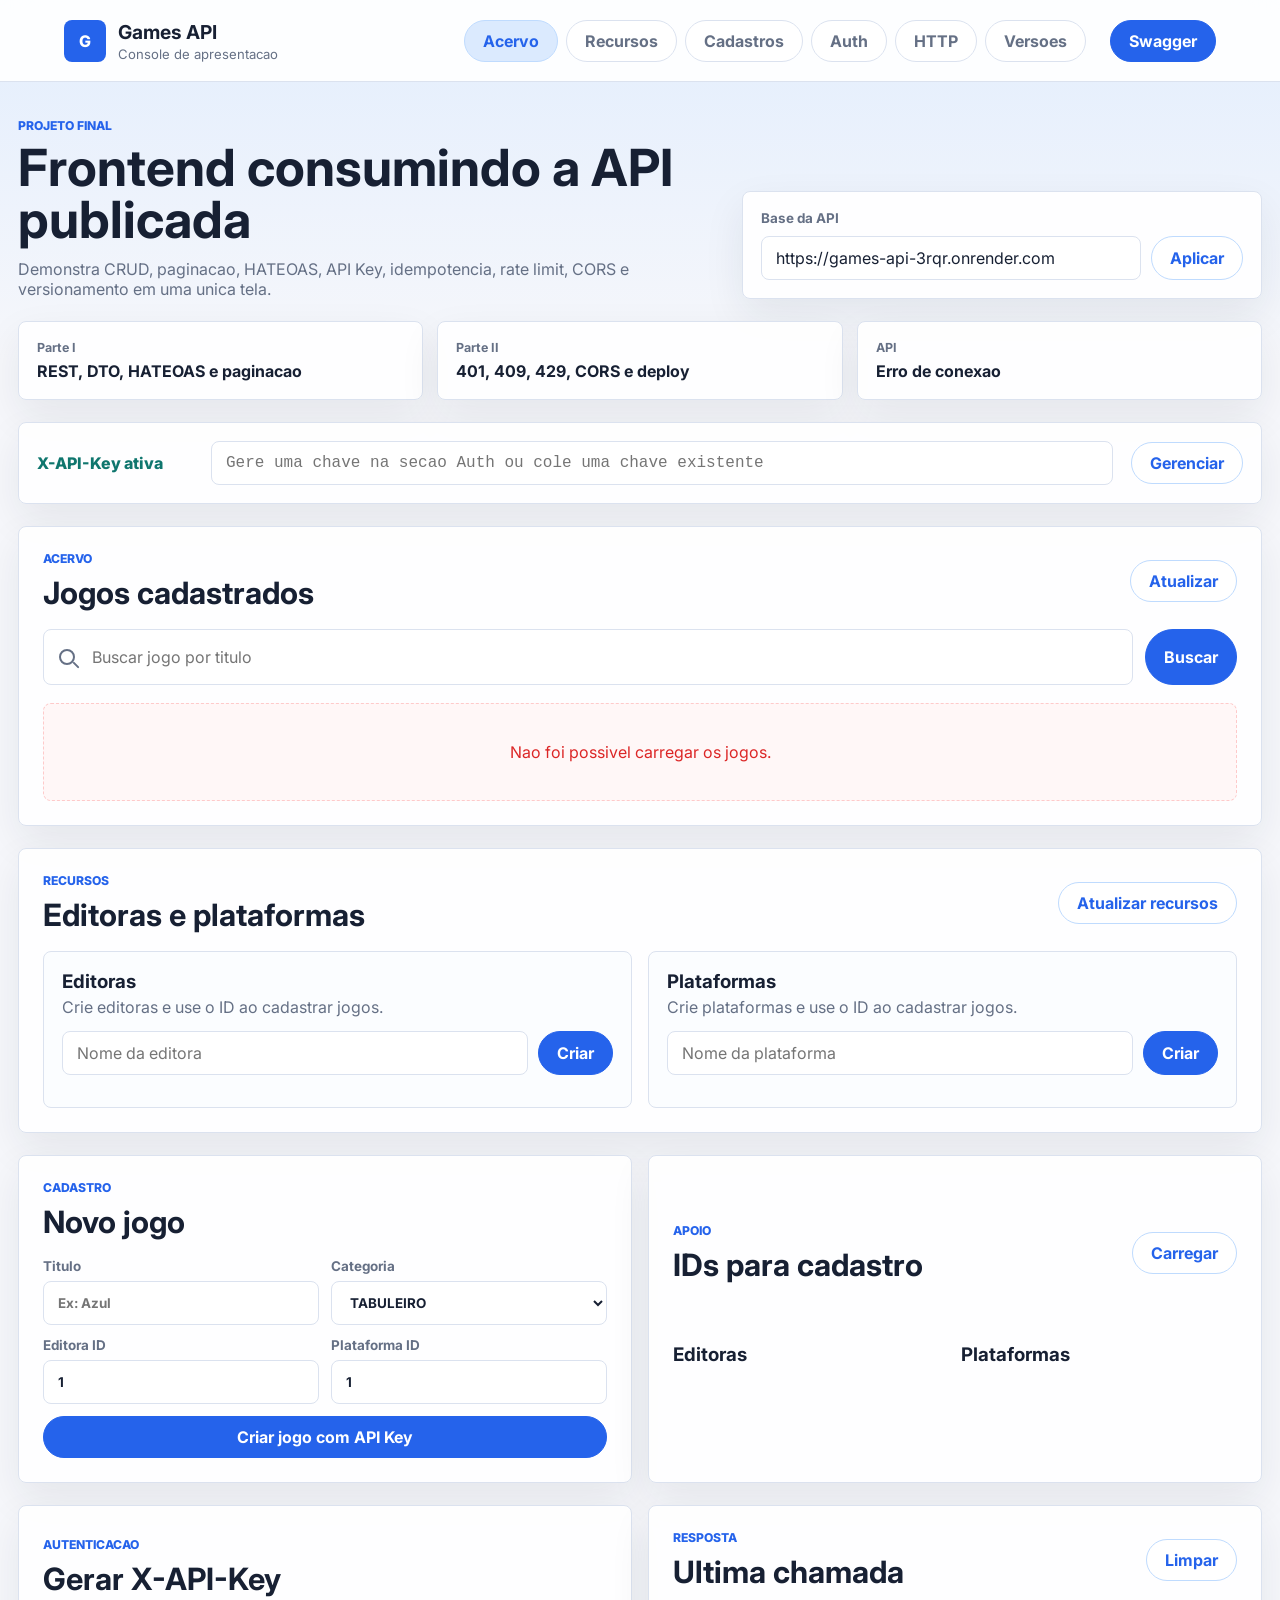
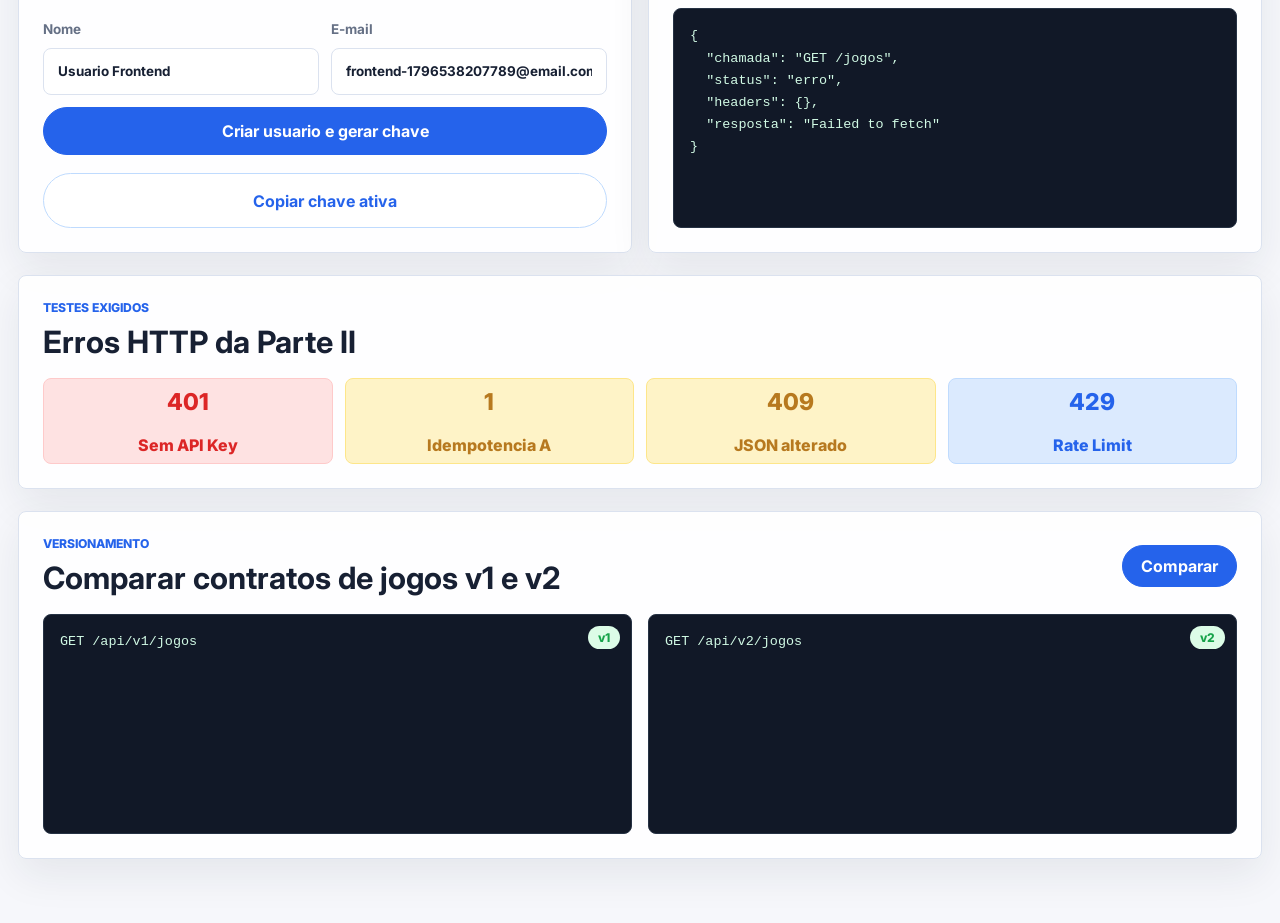
==== commit 2727ac9a: "por favor meu deus" ====
--- a/frontend/index.html
+++ b/frontend/index.html
@@ -6,124 +6,107 @@
   <title>Games API Console</title>
   <link rel="preconnect" href="https://fonts.googleapis.com">
   <link rel="preconnect" href="https://fonts.gstatic.com" crossorigin>
-  <link href="https://fonts.googleapis.com/css2?family=Space+Mono:ital,wght@0,400;0,700;1,400&family=Syne:wght@400;600;700;800&display=swap" rel="stylesheet">
-  <link rel="stylesheet" href="styles.css?v=20260521">
+  <link href="https://fonts.googleapis.com/css2?family=Inter:wght@400;500;600;700;800&display=swap" rel="stylesheet">
+  <link rel="stylesheet" href="styles.css?v=20260523">
 </head>
 <body>
 <div class="app-shell">
-
-  <!-- ── SIDEBAR ── -->
-  <aside class="sidebar">
-    <div class="brand-block">
-      <div class="brand-mark" aria-hidden="true">
-        <svg viewBox="0 0 48 48" fill="none" xmlns="http://www.w3.org/2000/svg">
-          <rect x="4" y="14" width="40" height="26" rx="5" fill="#1a1a2e" stroke="#7c3aed" stroke-width="2"/>
-          <circle cx="14" cy="27" r="4" fill="#7c3aed"/>
-          <circle cx="14" cy="27" r="2" fill="#c4b5fd"/>
-          <rect x="32" y="23" width="2" height="8" rx="1" fill="#7c3aed"/>
-          <rect x="28" y="25" width="8" height="2" rx="1" fill="#7c3aed"/>
-          <circle cx="24" cy="10" r="3" fill="#7c3aed" opacity="0.5"/>
-          <circle cx="34" cy="10" r="3" fill="#7c3aed" opacity="0.5"/>
-          <line x1="24" y1="10" x2="24" y2="14" stroke="#7c3aed" stroke-width="1.5" stroke-dasharray="2 1"/>
-          <line x1="34" y1="10" x2="34" y2="14" stroke="#7c3aed" stroke-width="1.5" stroke-dasharray="2 1"/>
-        </svg>
-      </div>
+  <header class="app-header">
+    <a class="brand" href="#acervo" aria-label="Games API">
+      <span class="brand-mark">G</span>
+      <span>
+        <strong>Games API</strong>
+        <small>Console de apresentacao</small>
+      </span>
+    </a>
+
+    <nav class="nav-list" aria-label="Navegacao principal">
+      <a href="#acervo" class="is-active">Acervo</a>
+      <a href="#recursos">Recursos</a>
+      <a href="#cadastros">Cadastros</a>
+      <a href="#seguranca">Auth</a>
+      <a href="#testes">HTTP</a>
+      <a href="#versionamento">Versoes</a>
+    </nav>
+
+    <a class="swagger-link" href="https://games-api-3rqr.onrender.com/swagger-ui/index.html" target="_blank" rel="noreferrer">
+      Swagger
+    </a>
+  </header>
+
+  <main class="content">
+    <section class="hero">
       <div>
         <p class="eyebrow">Projeto Final</p>
-        <h1>Games API</h1>
-      </div>
-    </div>
-
-    <nav class="nav-list" aria-label="Navegacao principal">
-      <a href="#acervo">🎮 Acervo</a>
-      <a href="#recursos">🗂️ Recursos</a>
-      <a href="#cadastros">➕ Cadastros</a>
-      <a href="#seguranca">🔑 API Key</a>
-      <a href="#testes">🧪 Testes HTTP</a>
-      <a href="#versionamento">🔀 Versoes</a>
-    </nav>
-
-    <section class="api-card">
-      <label for="baseUrl">Base da API</label>
-      <input id="baseUrl" type="url" value="https://games-api-3rqr.onrender.com">
-      <button id="saveBaseUrl" type="button">Aplicar</button>
-    </section>
-
-    <div class="sidebar-deco" aria-hidden="true">
-      <span>P1</span><span>P2</span><span>INSERT COIN</span>
-    </div>
-  </aside>
-
-  <!-- ── MAIN ── -->
-  <main class="content">
-
-    <!-- Topbar -->
-    <section class="topbar">
-      <div>
-        <p class="eyebrow">Painel de demonstracao</p>
-        <h2>Frontend consumindo a API publicada</h2>
-      </div>
-      <a class="swagger-link" href="https://games-api-3rqr.onrender.com/swagger-ui/index.html" target="_blank" rel="noreferrer">
-        <svg width="16" height="16" viewBox="0 0 24 24" fill="none" stroke="currentColor" stroke-width="2" style="margin-right:6px"><path d="M18 13v6a2 2 0 0 1-2 2H5a2 2 0 0 1-2-2V8a2 2 0 0 1 2-2h6"/><polyline points="15 3 21 3 21 9"/><line x1="10" y1="14" x2="21" y2="3"/></svg>
-        Abrir Swagger
-      </a>
-    </section>
-
-    <!-- Status -->
+        <h1>Frontend consumindo a API publicada</h1>
+        <p class="hero-copy">Demonstra CRUD, paginacao, HATEOAS, API Key, idempotencia, rate limit, CORS e versionamento em uma unica tela.</p>
+      </div>
+
+      <form class="api-card">
+        <label for="baseUrl">Base da API</label>
+        <div class="api-row">
+          <input id="baseUrl" type="url" value="https://games-api-3rqr.onrender.com">
+          <button id="saveBaseUrl" type="button" class="btn-secondary">Aplicar</button>
+        </div>
+      </form>
+    </section>
+
     <section class="status-grid" aria-label="Resumo dos requisitos">
       <article>
         <span>Parte I</span>
-        <strong>REST, HATEOAS e paginacao</strong>
+        <strong>REST, DTO, HATEOAS e paginacao</strong>
       </article>
       <article>
         <span>Parte II</span>
-        <strong>401, 409, 429 e CORS</strong>
-      </article>
-      <article class="status-live">
-        <span>Deploy</span>
-        <strong id="apiHealth">
-          <span class="pulse-dot"></span>
-          Aguardando teste
-        </strong>
-      </article>
-    </section>
-
-    <!-- ── ACERVO ── -->
-    <section id="acervo" class="panel">
+        <strong>401, 409, 429, CORS e deploy</strong>
+      </article>
+      <article>
+        <span>API</span>
+        <strong id="apiHealth"><span class="pulse-dot"></span>Aguardando teste</strong>
+      </article>
+    </section>
+
+    <section class="auth-strip" aria-label="API Key ativa">
+      <div>
+        <span class="auth-label">X-API-Key ativa</span>
+        <input id="apiKey" type="text" placeholder="Gere uma chave na secao Auth ou cole uma chave existente">
+      </div>
+      <a href="#seguranca" class="btn-secondary">Gerenciar</a>
+    </section>
+
+    <section id="acervo" class="workspace">
       <div class="section-heading">
         <div>
           <p class="eyebrow">Acervo</p>
-          <h3>Jogos cadastrados</h3>
-        </div>
-      </div>
-
-      <!-- Search bar igual à colega -->
+          <h2>Jogos cadastrados</h2>
+        </div>
+        <button id="loadGames" type="button" class="btn-secondary">Atualizar</button>
+      </div>
+
       <div class="search-bar">
         <div class="search-input-wrap">
-          <svg class="search-icon" viewBox="0 0 24 24" fill="none" stroke="currentColor" stroke-width="2"><circle cx="11" cy="11" r="8"/><path d="m21 21-4.35-4.35"/></svg>
-          <input id="searchTitle" type="search" placeholder="Buscar jogo por titulo…">
+          <span class="search-icon" aria-hidden="true"></span>
+          <input id="searchTitle" type="search" placeholder="Buscar jogo por titulo">
         </div>
         <button id="searchGames" type="button" class="btn-primary">Buscar</button>
-        <button id="loadGames" type="button" class="btn-ghost">↺ Atualizar</button>
       </div>
 
       <div id="gamesGrid" class="games-grid" aria-live="polite"></div>
     </section>
 
-    <!-- ── RECURSOS ── -->
-    <section id="recursos" class="panel">
-      <div class="section-heading">
-        <div>
-          <p class="eyebrow">CRUD visual</p>
-          <h3>Editoras e plataformas</h3>
-        </div>
-        <button id="refreshResources" type="button" class="btn-ghost">↺ Atualizar recursos</button>
+    <section id="recursos" class="workspace">
+      <div class="section-heading">
+        <div>
+          <p class="eyebrow">Recursos</p>
+          <h2>Editoras e plataformas</h2>
+        </div>
+        <button id="refreshResources" type="button" class="btn-secondary">Atualizar recursos</button>
       </div>
 
       <div class="resource-grid">
         <article class="resource-column">
           <div class="resource-header">
-            <h4>🏢 Editoras</h4>
+            <h3>Editoras</h3>
             <p>Crie editoras e use o ID ao cadastrar jogos.</p>
           </div>
           <form id="publisherForm" class="inline-form">
@@ -135,7 +118,7 @@
 
         <article class="resource-column">
           <div class="resource-header">
-            <h4>🕹️ Plataformas</h4>
+            <h3>Plataformas</h3>
             <p>Crie plataformas e use o ID ao cadastrar jogos.</p>
           </div>
           <form id="platformForm" class="inline-form">
@@ -147,13 +130,12 @@
       </div>
     </section>
 
-    <!-- ── CADASTROS ── -->
     <section id="cadastros" class="split-grid">
-      <article class="panel">
+      <article class="workspace">
         <div class="section-heading">
           <div>
             <p class="eyebrow">Cadastro</p>
-            <h3 id="gameFormTitle">Novo jogo</h3>
+            <h2 id="gameFormTitle">Novo jogo</h2>
           </div>
         </div>
         <form id="gameForm" class="form-grid">
@@ -180,38 +162,37 @@
             <input name="plataformaId" type="number" min="1" value="1" required>
           </label>
           <button id="saveGameButton" type="submit" class="btn-primary">Criar jogo com API Key</button>
-          <button id="cancelGameEdit" class="btn-ghost" type="button">Cancelar edicao</button>
+          <button id="cancelGameEdit" class="btn-secondary" type="button">Cancelar edicao</button>
         </form>
       </article>
 
-      <article class="panel">
+      <article class="workspace">
         <div class="section-heading">
           <div>
             <p class="eyebrow">Apoio</p>
-            <h3>Editoras e plataformas</h3>
-          </div>
-          <button id="loadCatalogs" type="button" class="btn-ghost">Carregar</button>
+            <h2>IDs para cadastro</h2>
+          </div>
+          <button id="loadCatalogs" type="button" class="btn-secondary">Carregar</button>
         </div>
         <div class="compact-lists">
           <div>
-            <h4>Editoras</h4>
+            <h3>Editoras</h3>
             <ul id="publishersList"></ul>
           </div>
           <div>
-            <h4>Plataformas</h4>
+            <h3>Plataformas</h3>
             <ul id="platformsList"></ul>
           </div>
         </div>
       </article>
     </section>
 
-    <!-- ── API KEY ── -->
     <section id="seguranca" class="split-grid">
-      <article class="panel">
-        <div class="section-heading">
-          <div>
-            <p class="eyebrow">API Key</p>
-            <h3>Criar usuario e gerar chave</h3>
+      <article class="workspace">
+        <div class="section-heading">
+          <div>
+            <p class="eyebrow">Autenticacao</p>
+            <h2>Gerar X-API-Key</h2>
           </div>
         </div>
         <form id="userForm" class="form-grid">
@@ -223,81 +204,60 @@
             E-mail
             <input name="email" type="email" required>
           </label>
-          <button type="submit" class="btn-primary">✨ Criar usuario e gerar chave</button>
+          <button type="submit" class="btn-primary">Criar usuario e gerar chave</button>
         </form>
-        <div class="key-row">
-          <div class="key-display">
-            <svg width="14" height="14" viewBox="0 0 24 24" fill="none" stroke="currentColor" stroke-width="2"><path d="M21 2l-2 2m-7.61 7.61a5.5 5.5 0 1 1-7.778 7.778 5.5 5.5 0 0 1 7.777-7.777zm0 0L15.5 7.5m0 0l3 3L22 7l-3-3m-3.5 3.5L19 4"/></svg>
-            <input id="apiKey" type="text" placeholder="A API Key aparece aqui apos criar usuario">
-          </div>
-          <button id="copyKey" type="button" class="btn-ghost">Copiar</button>
-        </div>
-      </article>
-
-      <article class="panel">
+        <button id="copyKey" type="button" class="btn-secondary">Copiar chave ativa</button>
+      </article>
+
+      <article class="workspace">
         <div class="section-heading">
           <div>
             <p class="eyebrow">Resposta</p>
-            <h3>Ultima chamada</h3>
-          </div>
-          <button id="clearLog" type="button" class="btn-ghost">Limpar</button>
+            <h2>Ultima chamada</h2>
+          </div>
+          <button id="clearLog" type="button" class="btn-secondary">Limpar</button>
         </div>
         <pre id="responseLog" class="response-log">// Nenhuma chamada executada ainda.</pre>
       </article>
     </section>
 
-    <!-- ── TESTES ── -->
-    <section id="testes" class="panel">
+    <section id="testes" class="workspace">
       <div class="section-heading">
         <div>
           <p class="eyebrow">Testes exigidos</p>
-          <h3>Erros HTTP da Parte II</h3>
+          <h2>Erros HTTP da Parte II</h2>
         </div>
       </div>
       <div class="test-actions">
-        <button id="test401" type="button" class="test-btn test-danger">
-          <span class="test-code">401</span>
-          Sem API Key
-        </button>
-        <button id="test409First" type="button" class="test-btn test-warn">
-          <span class="test-code">1ª</span>
-          Idempotencia A
-        </button>
-        <button id="test409Second" type="button" class="test-btn test-warn">
-          <span class="test-code">409</span>
-          JSON alterado
-        </button>
-        <button id="test429" type="button" class="test-btn test-slate">
-          <span class="test-code">429</span>
-          Rate Limit
-        </button>
-      </div>
-    </section>
-
-    <!-- ── VERSIONAMENTO ── -->
-    <section id="versionamento" class="panel">
+        <button id="test401" type="button" class="test-btn danger"><span>401</span>Sem API Key</button>
+        <button id="test409First" type="button" class="test-btn warn"><span>1</span>Idempotencia A</button>
+        <button id="test409Second" type="button" class="test-btn warn"><span>409</span>JSON alterado</button>
+        <button id="test429" type="button" class="test-btn info"><span>429</span>Rate Limit</button>
+      </div>
+    </section>
+
+    <section id="versionamento" class="workspace">
       <div class="section-heading">
         <div>
           <p class="eyebrow">Versionamento</p>
-          <h3>Comparar contratos de jogos v1 e v2</h3>
+          <h2>Comparar contratos de jogos v1 e v2</h2>
         </div>
         <button id="loadVersions" type="button" class="btn-primary">Comparar</button>
       </div>
       <div class="version-grid">
         <div class="version-pane">
-          <div class="version-label">v1</div>
+          <span>v1</span>
           <pre id="versionOne">GET /api/v1/jogos</pre>
         </div>
         <div class="version-pane">
-          <div class="version-label">v2</div>
+          <span>v2</span>
           <pre id="versionTwo">GET /api/v2/jogos</pre>
         </div>
       </div>
     </section>
-
   </main>
 </div>
 
-<script src="app.js?v=20260521"></script>
+<script src="app.js?v=20260523"></script>
 </body>
 </html>
--- a/frontend/styles.css
+++ b/frontend/styles.css
@@ -1,770 +1,667 @@
-/* ──────────────────────────────────────────────
-   GAMES API CONSOLE — tema arcade/indie dark
-   ────────────────────────────────────────────── */
-
-@import url('https://fonts.googleapis.com/css2?family=Space+Mono:ital,wght@0,400;0,700;1,400&family=Syne:wght@400;600;700;800&display=swap');
-
 :root {
-  /* Paleta */
-  --bg:          #0d0d1a;
-  --bg2:         #12121f;
-  --bg3:         #1a1a2e;
-  --panel:       #16162a;
-  --border:      #2a2a45;
-  --border-hi:   #7c3aed;
-
-  --purple:      #7c3aed;
-  --purple-soft: #9d5cf6;
-  --purple-pale: #2d1b4e;
-  --cyan:        #22d3ee;
-  --cyan-dark:   #0e7490;
-  --green:       #4ade80;
-  --amber:       #fbbf24;
-  --red:         #f87171;
-
-  --ink:         #e2e8f0;
-  --ink-muted:   #7c8db0;
-  --ink-dim:     #3d4a6a;
-
-  /* Tipografia */
-  --font-display: 'Syne', sans-serif;
-  --font-mono:    'Space Mono', monospace;
-
-  /* Misc */
-  --radius:      10px;
-  --radius-lg:   16px;
-  --shadow:      0 4px 24px rgba(124, 58, 237, 0.12);
-  --shadow-hi:   0 8px 40px rgba(124, 58, 237, 0.28);
-
-  color-scheme: dark;
-}
-
-/* ── RESET ── */
-*, *::before, *::after { box-sizing: border-box; }
-
-html { scroll-behavior: smooth; }
+  --bg: #f6f7fb;
+  --surface: #ffffff;
+  --surface-soft: #eef4ff;
+  --ink: #172033;
+  --muted: #657085;
+  --line: #dbe2ef;
+  --blue: #2563eb;
+  --blue-soft: #dbeafe;
+  --green: #16a34a;
+  --green-soft: #dcfce7;
+  --amber: #b7791f;
+  --amber-soft: #fef3c7;
+  --red: #dc2626;
+  --red-soft: #fee2e2;
+  --teal: #0f766e;
+  --teal-soft: #ccfbf1;
+  --radius: 8px;
+  --shadow: 0 16px 40px rgba(23, 32, 51, 0.08);
+  font-family: "Inter", system-ui, -apple-system, BlinkMacSystemFont, "Segoe UI", sans-serif;
+  color: var(--ink);
+}
+
+*,
+*::before,
+*::after {
+  box-sizing: border-box;
+}
+
+html {
+  scroll-behavior: smooth;
+}
 
 body {
   margin: 0;
   min-height: 100vh;
-  background: var(--bg);
+  background:
+    linear-gradient(180deg, rgba(219, 234, 254, 0.72), rgba(246, 247, 251, 0) 360px),
+    var(--bg);
   color: var(--ink);
-  font-family: var(--font-display);
-  font-size: 15px;
-  line-height: 1.6;
-  /* subtle grid pattern */
-  background-image:
-    linear-gradient(rgba(124,58,237,.04) 1px, transparent 1px),
-    linear-gradient(90deg, rgba(124,58,237,.04) 1px, transparent 1px);
-  background-size: 32px 32px;
-}
-
-/* ── TYPOGRAPHY ── */
-h1, h2, h3, h4 { margin: 0; font-family: var(--font-display); line-height: 1.2; }
-h1 { font-size: 1.3rem; font-weight: 800; color: var(--ink); }
-h2 { font-size: clamp(1.5rem, 3vw, 2.2rem); font-weight: 800; }
-h3 { font-size: 1.1rem; font-weight: 700; }
-h4 { font-size: 0.78rem; font-weight: 700; color: var(--ink-muted); text-transform: uppercase; letter-spacing: .08em; margin-bottom: 10px; }
-p  { margin: 0; }
-
-.eyebrow {
-  font-size: 0.68rem;
-  font-weight: 700;
-  letter-spacing: .12em;
-  text-transform: uppercase;
-  color: var(--purple-soft);
-  margin-bottom: 4px;
-}
-
-/* ── FORM CONTROLS ── */
-button, input, select {
-  font-family: var(--font-display);
-  font-size: 0.9rem;
-}
-
-input, select {
-  width: 100%;
-  background: var(--bg3);
-  border: 1.5px solid var(--border);
-  border-radius: var(--radius);
-  color: var(--ink);
-  min-height: 42px;
-  padding: 0 14px;
-  transition: border-color .2s, box-shadow .2s;
-  outline: none;
-}
-
-input:focus, select:focus {
-  border-color: var(--purple);
-  box-shadow: 0 0 0 3px rgba(124,58,237,.2);
-}
-
-input::placeholder { color: var(--ink-dim); font-family: var(--font-mono); font-size: .82rem; }
-
-select option { background: var(--bg3); }
-
-label {
-  display: grid;
-  gap: 6px;
-  font-size: 0.82rem;
-  font-weight: 600;
-  color: var(--ink-muted);
-}
-
-/* ── BUTTONS ── */
-.btn-primary {
-  display: inline-flex;
-  align-items: center;
-  justify-content: center;
-  gap: 6px;
-  background: var(--purple);
-  color: #fff;
-  border: none;
-  border-radius: var(--radius);
-  font-family: var(--font-display);
-  font-weight: 700;
-  font-size: .88rem;
-  min-height: 42px;
-  padding: 0 18px;
+}
+
+button,
+input,
+select {
+  font: inherit;
+}
+
+button {
   cursor: pointer;
-  transition: background .2s, transform .1s, box-shadow .2s;
-  white-space: nowrap;
-  text-decoration: none;
-}
-.btn-primary:hover {
-  background: var(--purple-soft);
-  box-shadow: 0 4px 20px rgba(124,58,237,.4);
-}
-.btn-primary:active { transform: scale(.97); }
-
-.btn-ghost {
-  display: inline-flex;
-  align-items: center;
-  justify-content: center;
-  background: transparent;
-  color: var(--ink-muted);
-  border: 1.5px solid var(--border);
-  border-radius: var(--radius);
-  font-family: var(--font-display);
-  font-weight: 600;
-  font-size: .88rem;
-  min-height: 42px;
-  padding: 0 14px;
-  cursor: pointer;
-  transition: all .2s;
-  white-space: nowrap;
-}
-.btn-ghost:hover {
-  border-color: var(--purple);
-  color: var(--purple-soft);
-}
-
-.swagger-link {
-  display: inline-flex;
-  align-items: center;
-  background: linear-gradient(135deg, var(--purple), var(--cyan-dark));
-  color: #fff;
-  border: none;
-  border-radius: var(--radius);
-  font-family: var(--font-display);
-  font-weight: 700;
-  font-size: .88rem;
-  min-height: 42px;
-  padding: 0 18px;
-  cursor: pointer;
-  text-decoration: none;
-  transition: opacity .2s, box-shadow .2s;
-}
-.swagger-link:hover {
-  opacity: .9;
-  box-shadow: 0 4px 24px rgba(34,211,238,.25);
-}
-
-/* ── LAYOUT ── */
+}
+
+a {
+  color: inherit;
+}
+
+h1,
+h2,
+h3,
+p {
+  margin: 0;
+}
+
 .app-shell {
-  display: grid;
-  grid-template-columns: 280px minmax(0, 1fr);
   min-height: 100vh;
 }
 
-/* ── SIDEBAR ── */
-.sidebar {
-  background: var(--bg2);
-  border-right: 1px solid var(--border);
-  min-height: 100vh;
-  padding: 28px 20px;
+.app-header {
   position: sticky;
   top: 0;
-  display: flex;
-  flex-direction: column;
-  gap: 0;
-}
-
-.brand-block {
-  display: flex;
-  align-items: center;
-  gap: 14px;
-  margin-bottom: 28px;
+  z-index: 10;
+  display: grid;
+  grid-template-columns: minmax(220px, 1fr) auto auto;
+  gap: 24px;
+  align-items: center;
+  min-height: 82px;
+  padding: 16px clamp(18px, 5vw, 64px);
+  background: rgba(255, 255, 255, 0.9);
+  border-bottom: 1px solid var(--line);
+  backdrop-filter: blur(18px);
+}
+
+.brand {
+  display: inline-flex;
+  align-items: center;
+  gap: 12px;
+  text-decoration: none;
 }
 
 .brand-mark {
-  width: 52px;
-  height: 52px;
-  background: var(--bg3);
-  border: 1.5px solid var(--border-hi);
-  border-radius: var(--radius);
-  display: flex;
-  align-items: center;
-  justify-content: center;
-  box-shadow: 0 0 16px rgba(124,58,237,.3);
-  flex-shrink: 0;
-}
-.brand-mark svg { width: 34px; height: 34px; }
+  display: grid;
+  place-items: center;
+  width: 42px;
+  height: 42px;
+  border-radius: var(--radius);
+  background: var(--blue);
+  color: #fff;
+  font-weight: 800;
+}
+
+.brand strong {
+  display: block;
+  font-size: 1.2rem;
+}
+
+.brand small {
+  display: block;
+  color: var(--muted);
+  font-size: 0.82rem;
+  margin-top: 2px;
+}
 
 .nav-list {
-  display: grid;
-  gap: 4px;
-  margin-bottom: 28px;
-}
-
-.nav-list a {
-  display: block;
-  border-radius: var(--radius);
-  color: var(--ink-muted);
-  font-weight: 600;
-  font-size: .9rem;
-  padding: 10px 14px;
-  text-decoration: none;
-  transition: background .15s, color .15s;
-}
-.nav-list a:hover {
-  background: var(--purple-pale);
-  color: var(--purple-soft);
-}
-
-.api-card {
-  background: var(--bg3);
-  border: 1px solid var(--border);
-  border-radius: var(--radius);
-  display: grid;
-  gap: 10px;
-  padding: 14px;
-  margin-bottom: 20px;
-}
-
-.api-card label {
-  color: var(--ink-muted);
-  font-size: .75rem;
-  font-family: var(--font-mono);
-}
-
-.sidebar-deco {
-  margin-top: auto;
   display: flex;
   gap: 8px;
-  padding-top: 20px;
-  border-top: 1px solid var(--border);
   flex-wrap: wrap;
-}
-.sidebar-deco span {
-  font-family: var(--font-mono);
-  font-size: .62rem;
-  color: var(--ink-dim);
-  border: 1px solid var(--border);
-  border-radius: 4px;
-  padding: 3px 7px;
-  letter-spacing: .06em;
-  animation: blink 2.4s step-end infinite;
-}
-.sidebar-deco span:last-child { animation-delay: 1.2s; }
-@keyframes blink { 0%, 100% { opacity: 1; } 50% { opacity: .2; } }
-
-/* ── CONTENT ── */
+  justify-content: center;
+}
+
+.nav-list a,
+.swagger-link,
+.btn-primary,
+.btn-secondary {
+  display: inline-flex;
+  align-items: center;
+  justify-content: center;
+  min-height: 42px;
+  border-radius: 999px;
+  padding: 0 18px;
+  font-weight: 700;
+  text-decoration: none;
+  white-space: nowrap;
+  border: 1px solid transparent;
+  transition: border-color 0.18s, background 0.18s, color 0.18s, transform 0.18s, box-shadow 0.18s;
+}
+
+.nav-list a {
+  color: var(--muted);
+  border-color: var(--line);
+  background: #fff;
+}
+
+.nav-list a:hover,
+.nav-list a.is-active {
+  color: var(--blue);
+  border-color: #bfdbfe;
+  background: var(--blue-soft);
+}
+
+.swagger-link,
+.btn-primary {
+  background: var(--blue);
+  color: #fff;
+  border-color: var(--blue);
+}
+
+.swagger-link:hover,
+.btn-primary:hover {
+  transform: translateY(-1px);
+  box-shadow: 0 10px 22px rgba(37, 99, 235, 0.22);
+}
+
+.btn-secondary {
+  background: #fff;
+  color: var(--blue);
+  border-color: #bfdbfe;
+}
+
+.btn-secondary:hover {
+  background: var(--blue-soft);
+}
+
 .content {
-  display: grid;
-  gap: 20px;
-  padding: 28px;
-  align-content: start;
-}
-
-/* ── TOPBAR ── */
-.topbar {
+  width: min(1440px, calc(100% - 36px));
+  margin: 0 auto;
+  padding: 36px 0 64px;
+  display: grid;
+  gap: 22px;
+}
+
+.hero {
+  display: grid;
+  grid-template-columns: minmax(0, 1fr) minmax(360px, 520px);
+  gap: 26px;
+  align-items: end;
+}
+
+.eyebrow {
+  color: var(--blue);
+  text-transform: uppercase;
+  letter-spacing: 0;
+  font-size: 0.76rem;
+  font-weight: 800;
+  margin-bottom: 8px;
+}
+
+.hero h1 {
+  font-size: clamp(2rem, 4vw, 3.8rem);
+  line-height: 1.02;
+  max-width: 760px;
+}
+
+.hero-copy {
+  color: var(--muted);
+  font-size: 1rem;
+  max-width: 760px;
+  margin-top: 14px;
+}
+
+.api-card,
+.auth-strip,
+.workspace,
+.status-grid article {
+  background: rgba(255, 255, 255, 0.92);
+  border: 1px solid var(--line);
+  border-radius: var(--radius);
+  box-shadow: var(--shadow);
+}
+
+.api-card {
+  display: grid;
+  gap: 10px;
+  padding: 18px;
+}
+
+.api-card label,
+label {
+  color: var(--muted);
+  font-size: 0.84rem;
+  font-weight: 700;
+}
+
+.api-row,
+.inline-form,
+.key-row {
+  display: grid;
+  grid-template-columns: minmax(0, 1fr) auto;
+  gap: 10px;
+}
+
+input,
+select {
+  width: 100%;
+  min-height: 44px;
+  border: 1px solid var(--line);
+  border-radius: var(--radius);
+  background: #fff;
+  color: var(--ink);
+  padding: 0 14px;
+  outline: none;
+}
+
+input:focus,
+select:focus {
+  border-color: var(--blue);
+  box-shadow: 0 0 0 4px rgba(37, 99, 235, 0.12);
+}
+
+.status-grid {
+  display: grid;
+  grid-template-columns: repeat(3, 1fr);
+  gap: 14px;
+}
+
+.status-grid article {
+  padding: 18px;
+}
+
+.status-grid span {
+  display: block;
+  color: var(--muted);
+  font-size: 0.78rem;
+  font-weight: 700;
+  margin-bottom: 6px;
+}
+
+.status-grid strong {
   display: flex;
-  align-items: center;
+  gap: 8px;
+  align-items: center;
+  font-size: 1rem;
+}
+
+.pulse-dot {
+  width: 9px;
+  height: 9px;
+  border-radius: 50%;
+  background: var(--green);
+  box-shadow: 0 0 0 5px rgba(22, 163, 74, 0.14);
+}
+
+.auth-strip {
+  display: grid;
+  grid-template-columns: minmax(0, 1fr) auto;
+  gap: 18px;
+  align-items: center;
+  padding: 18px;
+}
+
+.auth-strip > div {
+  display: grid;
+  grid-template-columns: 160px minmax(0, 1fr);
+  gap: 14px;
+  align-items: center;
+}
+
+.auth-label {
+  font-weight: 800;
+  color: var(--teal);
+}
+
+.auth-strip input {
+  font-family: "Consolas", "Courier New", monospace;
+}
+
+.workspace {
+  padding: 24px;
+  display: grid;
+  gap: 18px;
+}
+
+.section-heading {
+  display: flex;
   justify-content: space-between;
   gap: 16px;
-}
-
-/* ── STATUS GRID ── */
-.status-grid {
-  display: grid;
-  grid-template-columns: repeat(3, 1fr);
-  gap: 14px;
-}
-
-.status-grid article {
-  background: var(--panel);
-  border: 1px solid var(--border);
-  border-radius: var(--radius-lg);
-  padding: 18px;
-  display: grid;
-  gap: 8px;
-  position: relative;
-  overflow: hidden;
-}
-
-.status-grid article::before {
-  content: '';
-  position: absolute;
-  top: 0; left: 0; right: 0;
-  height: 3px;
-  background: linear-gradient(90deg, var(--purple), var(--cyan));
-  opacity: .6;
-}
-
-.status-grid span {
-  font-family: var(--font-mono);
-  font-size: .7rem;
-  color: var(--ink-dim);
-  text-transform: uppercase;
-  letter-spacing: .08em;
-}
-.status-grid strong {
-  font-size: 1rem;
-  font-weight: 700;
-  display: flex;
-  align-items: center;
-  gap: 8px;
-}
-
-.status-live strong { color: var(--green); }
-
-.pulse-dot {
-  width: 8px;
-  height: 8px;
-  background: var(--green);
-  border-radius: 50%;
-  animation: pulse 1.8s ease-in-out infinite;
-  flex-shrink: 0;
-}
-@keyframes pulse {
-  0%, 100% { box-shadow: 0 0 0 0 rgba(74,222,128,.6); }
-  50%       { box-shadow: 0 0 0 6px rgba(74,222,128,0); }
-}
-
-/* ── PANEL ── */
-.panel {
-  background: var(--panel);
-  border: 1px solid var(--border);
-  border-radius: var(--radius-lg);
-  padding: 22px;
-  display: grid;
-  gap: 18px;
-}
-
-.section-heading {
-  display: flex;
-  align-items: center;
-  justify-content: space-between;
-  gap: 16px;
-}
-
-/* ── SEARCH BAR ── */
+  align-items: center;
+}
+
+.section-heading h2 {
+  font-size: clamp(1.35rem, 2.4vw, 2rem);
+}
+
 .search-bar {
-  display: flex;
-  gap: 8px;
-  align-items: center;
+  display: grid;
+  grid-template-columns: minmax(0, 1fr) auto;
+  gap: 12px;
 }
 
 .search-input-wrap {
   position: relative;
-  flex: 1;
-}
+}
+
 .search-icon {
   position: absolute;
-  left: 14px;
+  left: 16px;
   top: 50%;
-  transform: translateY(-50%);
   width: 16px;
   height: 16px;
-  color: var(--ink-dim);
-  pointer-events: none;
-}
+  border: 2px solid var(--muted);
+  border-radius: 50%;
+  transform: translateY(-50%);
+}
+
+.search-icon::after {
+  content: "";
+  position: absolute;
+  width: 8px;
+  height: 2px;
+  background: var(--muted);
+  right: -7px;
+  bottom: -3px;
+  transform: rotate(45deg);
+  border-radius: 2px;
+}
+
 .search-input-wrap input {
-  padding-left: 42px;
-  font-family: var(--font-mono);
-  font-size: .84rem;
-}
-
-/* ── GAMES GRID ── */
+  min-height: 56px;
+  padding-left: 48px;
+  font-size: 1rem;
+}
+
 .games-grid {
   display: grid;
+  grid-template-columns: repeat(auto-fill, minmax(250px, 1fr));
   gap: 14px;
-  grid-template-columns: repeat(auto-fill, minmax(230px, 1fr));
+}
+
+.game-card,
+.resource-column,
+.resource-item,
+.compact-lists li {
+  border: 1px solid var(--line);
+  border-radius: var(--radius);
+  background: #fff;
 }
 
 .game-card {
-  background: var(--bg3);
-  border: 1px solid var(--border);
-  border-radius: var(--radius-lg);
-  padding: 16px;
-  display: grid;
-  gap: 10px;
-  transition: border-color .2s, transform .2s, box-shadow .2s;
-  position: relative;
-  overflow: hidden;
-  animation: fadeUp .35s ease both;
-}
-@keyframes fadeUp {
-  from { opacity: 0; transform: translateY(14px); }
-  to   { opacity: 1; transform: translateY(0); }
-}
+  display: grid;
+  gap: 12px;
+  padding: 18px;
+  transition: transform 0.18s, border-color 0.18s, box-shadow 0.18s;
+}
+
 .game-card:hover {
-  border-color: var(--purple);
-  transform: translateY(-3px);
-  box-shadow: var(--shadow-hi);
+  transform: translateY(-2px);
+  border-color: #bfdbfe;
+  box-shadow: 0 16px 28px rgba(37, 99, 235, 0.1);
 }
 
 .game-card strong {
-  font-size: 1.04rem;
-  font-weight: 700;
-  line-height: 1.3;
+  font-size: 1.14rem;
+}
+
+.badge {
+  width: fit-content;
+  border-radius: 999px;
+  background: var(--teal-soft);
+  color: var(--teal);
+  padding: 5px 10px;
+  font-size: 0.72rem;
+  font-weight: 800;
 }
 
 .meta-list {
   display: grid;
-  gap: 3px;
-  font-family: var(--font-mono);
-  font-size: .77rem;
-  color: var(--ink-muted);
-}
-
-.badge {
-  display: inline-flex;
-  align-items: center;
-  background: var(--purple-pale);
-  color: var(--purple-soft);
-  border: 1px solid rgba(124,58,237,.3);
-  border-radius: 6px;
-  font-size: .7rem;
-  font-weight: 700;
-  font-family: var(--font-mono);
-  padding: 3px 9px;
-  letter-spacing: .04em;
-  width: fit-content;
+  gap: 5px;
+  color: var(--muted);
+  font-size: 0.86rem;
 }
 
 .game-actions {
   display: grid;
   grid-template-columns: 1fr 1fr;
   gap: 8px;
+}
+
+.game-actions button,
+.resource-item button {
+  min-height: 36px;
+  border-radius: var(--radius);
+  border: 1px solid #bfdbfe;
+  background: var(--blue-soft);
+  color: var(--blue);
+  font-weight: 800;
+}
+
+.danger-button,
+.resource-item .danger-button {
+  border-color: #fecaca;
+  background: var(--red-soft);
+  color: var(--red);
+}
+
+.resource-grid,
+.split-grid,
+.version-grid {
+  display: grid;
+  grid-template-columns: repeat(2, minmax(0, 1fr));
+  gap: 16px;
+}
+
+.resource-column {
+  display: grid;
+  gap: 14px;
+  padding: 18px;
+  background: #fbfdff;
+}
+
+.resource-header p {
+  color: var(--muted);
   margin-top: 4px;
 }
-.game-actions button {
-  min-height: 34px;
-  font-size: .8rem;
-  font-weight: 700;
-  border: none;
-  border-radius: 8px;
-  cursor: pointer;
-  transition: all .15s;
-}
-.game-actions button:first-child {
-  background: var(--purple-pale);
-  color: var(--purple-soft);
-}
-.game-actions button:first-child:hover {
-  background: var(--purple);
-  color: #fff;
-}
-.danger-button {
-  background: rgba(248,113,113,.12) !important;
-  color: var(--red) !important;
-}
-.danger-button:hover {
-  background: var(--red) !important;
-  color: #fff !important;
-}
-
-/* ── RESOURCE SECTION ── */
-.resource-grid {
-  display: grid;
-  grid-template-columns: 1fr 1fr;
-  gap: 16px;
-}
-
-.resource-column {
-  background: var(--bg3);
-  border: 1px solid var(--border);
-  border-radius: var(--radius-lg);
-  padding: 16px;
-  display: grid;
+
+.resource-list {
+  display: grid;
+  gap: 10px;
+}
+
+.resource-item {
+  display: flex;
+  justify-content: space-between;
   gap: 12px;
-}
-
-.resource-header p {
-  font-size: .82rem;
-  color: var(--ink-muted);
-  margin-top: 4px;
-}
-
-.inline-form {
-  display: grid;
-  grid-template-columns: 1fr auto;
-  gap: 8px;
-}
-
-.resource-list { display: grid; gap: 8px; }
-
-.resource-item {
-  background: var(--bg2);
-  border: 1px solid var(--border);
-  border-radius: var(--radius);
-  padding: 10px 12px;
-  display: flex;
-  align-items: center;
-  justify-content: space-between;
-  gap: 10px;
-  transition: border-color .2s;
-}
-.resource-item:hover { border-color: var(--border-hi); }
-.resource-item strong { font-size: .9rem; display: block; }
+  align-items: center;
+  padding: 12px;
+}
+
+.resource-item span,
+.compact-lists li,
+.response-log,
+.version-grid pre {
+  font-family: "Consolas", "Courier New", monospace;
+}
+
 .resource-item span {
-  font-family: var(--font-mono);
-  font-size: .75rem;
-  color: var(--ink-dim);
-}
-.resource-item button {
-  min-height: 30px;
-  padding: 0 10px;
-  font-size: .75rem;
-  font-weight: 700;
-  border: none;
-  border-radius: 6px;
-  cursor: pointer;
-  flex-shrink: 0;
-}
-
-/* ── SPLIT ── */
-.split-grid {
-  display: grid;
-  grid-template-columns: 1fr 1fr;
-  gap: 16px;
-}
-
-/* ── FORM GRID ── */
+  display: block;
+  color: var(--muted);
+  font-size: 0.8rem;
+  margin-top: 2px;
+}
+
 .form-grid {
+  display: grid;
+  grid-template-columns: repeat(2, minmax(0, 1fr));
+  gap: 12px;
+}
+
+.form-grid label {
+  display: grid;
+  gap: 7px;
+}
+
+.form-grid button {
+  grid-column: 1 / -1;
+}
+
+#cancelGameEdit {
+  display: none;
+}
+
+.compact-lists {
   display: grid;
   grid-template-columns: 1fr 1fr;
   gap: 12px;
 }
-.form-grid button {
-  grid-column: 1 / -1;
-}
-
-#cancelGameEdit { display: none; }
-
-/* ── COMPACT LISTS ── */
-.compact-lists {
-  display: grid;
-  grid-template-columns: 1fr 1fr;
-  gap: 16px;
-}
+
+.compact-lists h3 {
+  margin-bottom: 8px;
+}
+
 .compact-lists ul {
   list-style: none;
   margin: 0;
   padding: 0;
   display: grid;
-  gap: 6px;
-}
+  gap: 8px;
+}
+
 .compact-lists li {
-  font-family: var(--font-mono);
-  font-size: .8rem;
-  color: var(--ink-muted);
-  background: var(--bg3);
-  border: 1px solid var(--border);
-  border-radius: 6px;
-  padding: 8px 12px;
-}
-
-/* ── API KEY ── */
-.key-row {
-  display: grid;
-  grid-template-columns: 1fr auto;
-  gap: 8px;
-}
-.key-display {
+  color: var(--muted);
+  padding: 10px;
+  font-size: 0.84rem;
+}
+
+.response-log,
+.version-grid pre {
+  min-height: 220px;
+  margin: 0;
+  overflow: auto;
+  white-space: pre-wrap;
+  word-break: break-word;
+  color: #d1fae5;
+  background: #111827;
+  border: 1px solid #263244;
+  border-radius: var(--radius);
+  padding: 16px;
+  font-size: 0.84rem;
+  line-height: 1.65;
+}
+
+.test-actions {
+  display: grid;
+  grid-template-columns: repeat(4, minmax(0, 1fr));
+  gap: 12px;
+}
+
+.test-btn {
+  min-height: 86px;
+  border: 1px solid var(--line);
+  border-radius: var(--radius);
+  background: #fff;
+  color: var(--ink);
+  display: grid;
+  place-items: center;
+  gap: 4px;
+  font-weight: 800;
+}
+
+.test-btn span {
+  font-size: 1.45rem;
+}
+
+.test-btn.danger {
+  background: var(--red-soft);
+  color: var(--red);
+  border-color: #fecaca;
+}
+
+.test-btn.warn {
+  background: var(--amber-soft);
+  color: var(--amber);
+  border-color: #fde68a;
+}
+
+.test-btn.info {
+  background: var(--blue-soft);
+  color: var(--blue);
+  border-color: #bfdbfe;
+}
+
+.version-pane {
   position: relative;
-  flex: 1;
-}
-.key-display svg {
-  position: absolute;
-  left: 14px;
-  top: 50%;
-  transform: translateY(-50%);
-  color: var(--purple-soft);
-  pointer-events: none;
-}
-.key-display input {
-  padding-left: 40px;
-  font-family: var(--font-mono);
-  font-size: .8rem;
-  color: var(--cyan);
-  border-color: var(--purple-pale);
-}
-.key-display input:focus {
-  border-color: var(--purple);
-}
-
-/* ── RESPONSE LOG ── */
-.response-log {
-  background: #0a0a14;
-  border: 1px solid var(--border);
-  border-radius: var(--radius);
-  color: var(--cyan);
-  font-family: var(--font-mono);
-  font-size: .78rem;
-  line-height: 1.7;
-  margin: 0;
-  min-height: 220px;
-  overflow: auto;
-  padding: 16px;
-  white-space: pre-wrap;
-  word-break: break-all;
-}
-
-/* ── TEST BUTTONS ── */
-.test-actions {
-  display: grid;
-  grid-template-columns: repeat(4, 1fr);
-  gap: 12px;
-}
-
-.test-btn {
-  display: flex;
-  flex-direction: column;
-  align-items: center;
-  justify-content: center;
-  gap: 6px;
-  min-height: 80px;
-  border: none;
-  border-radius: var(--radius-lg);
-  cursor: pointer;
-  font-family: var(--font-display);
-  font-weight: 700;
-  font-size: .88rem;
-  transition: all .2s;
-  padding: 14px;
-}
-
-.test-code {
-  font-family: var(--font-mono);
-  font-size: 1.3rem;
-  font-weight: 700;
-  line-height: 1;
-}
-
-.test-danger {
-  background: rgba(248,113,113,.12);
-  color: var(--red);
-  border: 1.5px solid rgba(248,113,113,.25);
-}
-.test-danger:hover {
-  background: var(--red);
-  color: #fff;
-  box-shadow: 0 4px 20px rgba(248,113,113,.35);
-}
-
-.test-warn {
-  background: rgba(251,191,36,.1);
-  color: var(--amber);
-  border: 1.5px solid rgba(251,191,36,.22);
-}
-.test-warn:hover {
-  background: var(--amber);
-  color: #000;
-  box-shadow: 0 4px 20px rgba(251,191,36,.3);
-}
-
-.test-slate {
-  background: rgba(124,139,176,.1);
-  color: var(--ink-muted);
-  border: 1.5px solid var(--border);
-}
-.test-slate:hover {
-  background: var(--ink-muted);
-  color: var(--bg);
-}
-
-/* ── VERSIONING ── */
-.version-grid {
-  display: grid;
-  grid-template-columns: 1fr 1fr;
-  gap: 14px;
-}
-.version-pane { position: relative; }
-.version-label {
+}
+
+.version-pane span {
   position: absolute;
   top: 12px;
-  right: 14px;
-  background: var(--purple-pale);
-  color: var(--purple-soft);
-  border: 1px solid rgba(124,58,237,.3);
-  border-radius: 6px;
-  font-family: var(--font-mono);
-  font-size: .7rem;
-  font-weight: 700;
-  padding: 3px 9px;
-  z-index: 1;
-}
-.version-grid pre {
-  background: #0a0a14;
-  border: 1px solid var(--border);
-  border-radius: var(--radius);
+  right: 12px;
+  border-radius: 999px;
+  background: var(--green-soft);
   color: var(--green);
-  font-family: var(--font-mono);
-  font-size: .78rem;
-  line-height: 1.7;
-  margin: 0;
-  min-height: 200px;
-  overflow: auto;
-  padding: 16px;
-  white-space: pre-wrap;
-}
-
-/* ── EMPTY / ERROR ── */
-.empty-state, .error-state {
+  padding: 4px 10px;
+  font-weight: 800;
+  font-size: 0.75rem;
+}
+
+.empty-state,
+.error-state {
   grid-column: 1 / -1;
-  border: 1px dashed var(--border);
-  border-radius: var(--radius);
-  padding: 32px;
+  border: 1px dashed var(--line);
+  border-radius: var(--radius);
+  padding: 38px 18px;
   text-align: center;
-  font-family: var(--font-mono);
-  font-size: .85rem;
-  color: var(--ink-dim);
-}
-.error-state { color: var(--red); border-color: rgba(248,113,113,.3); }
-
-/* ── RESPONSIVE ── */
-@media (max-width: 1024px) {
-  .app-shell { grid-template-columns: 1fr; }
-  .sidebar { min-height: auto; position: static; flex-direction: row; flex-wrap: wrap; }
-  .nav-list { grid-template-columns: repeat(3, auto); margin-bottom: 0; }
-  .status-grid { grid-template-columns: 1fr; }
-}
-
-@media (max-width: 720px) {
-  .content { padding: 16px; }
-  .split-grid, .version-grid, .resource-grid { grid-template-columns: 1fr; }
-  .test-actions { grid-template-columns: 1fr 1fr; }
-  .form-grid { grid-template-columns: 1fr; }
-  .compact-lists { grid-template-columns: 1fr; }
-  .search-bar { flex-wrap: wrap; }
-  .search-bar .btn-ghost { display: none; }
-  .topbar { flex-direction: column; align-items: flex-start; }
-}
-
-@media (max-width: 480px) {
-  .nav-list { grid-template-columns: 1fr 1fr; }
-  .test-actions { grid-template-columns: 1fr; }
-}
+  color: var(--muted);
+  background: #fbfdff;
+}
+
+.error-state {
+  color: var(--red);
+  background: #fff7f7;
+  border-color: #fecaca;
+}
+
+@media (max-width: 980px) {
+  .app-header {
+    grid-template-columns: 1fr;
+  }
+
+  .nav-list {
+    justify-content: flex-start;
+  }
+
+  .hero,
+  .status-grid,
+  .resource-grid,
+  .split-grid,
+  .version-grid {
+    grid-template-columns: 1fr;
+  }
+}
+
+@media (max-width: 680px) {
+  .content {
+    width: min(100% - 24px, 1440px);
+    padding-top: 22px;
+  }
+
+  .app-header {
+    padding: 14px 12px;
+  }
+
+  .auth-strip,
+  .auth-strip > div,
+  .api-row,
+  .search-bar,
+  .inline-form,
+  .key-row,
+  .form-grid,
+  .compact-lists,
+  .test-actions {
+    grid-template-columns: 1fr;
+  }
+
+  .section-heading {
+    align-items: flex-start;
+    flex-direction: column;
+  }
+}
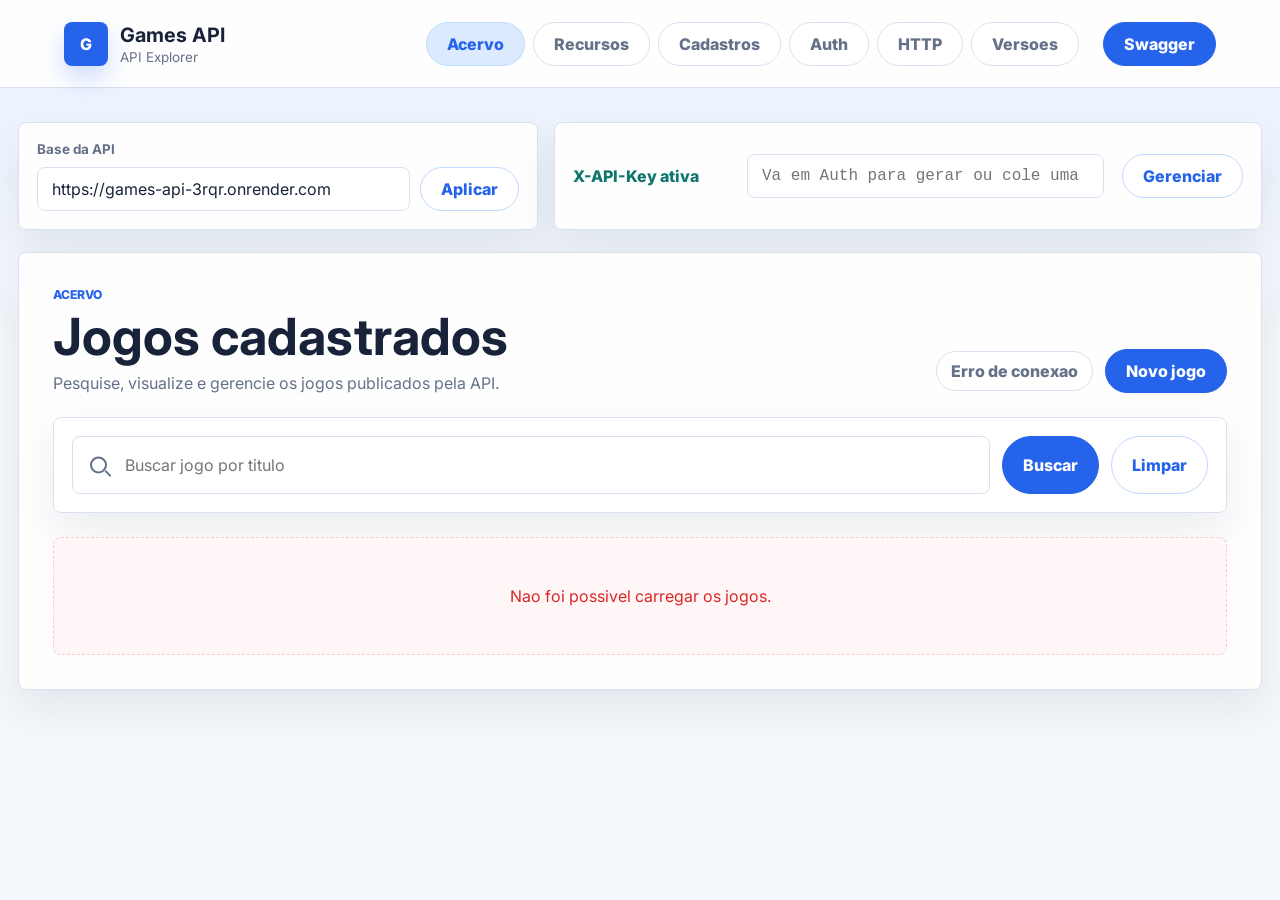
==== commit 9f2aae4b: "melhora front" ====
--- a/frontend/index.html
+++ b/frontend/index.html
@@ -7,26 +7,26 @@
   <link rel="preconnect" href="https://fonts.googleapis.com">
   <link rel="preconnect" href="https://fonts.gstatic.com" crossorigin>
   <link href="https://fonts.googleapis.com/css2?family=Inter:wght@400;500;600;700;800&display=swap" rel="stylesheet">
-  <link rel="stylesheet" href="styles.css?v=20260523">
+  <link rel="stylesheet" href="styles.css?v=20260524">
 </head>
 <body>
 <div class="app-shell">
   <header class="app-header">
-    <a class="brand" href="#acervo" aria-label="Games API">
+    <a class="brand" href="#acervo" data-view-link="acervo" aria-label="Games API">
       <span class="brand-mark">G</span>
       <span>
         <strong>Games API</strong>
-        <small>Console de apresentacao</small>
+        <small>API Explorer</small>
       </span>
     </a>
 
     <nav class="nav-list" aria-label="Navegacao principal">
-      <a href="#acervo" class="is-active">Acervo</a>
-      <a href="#recursos">Recursos</a>
-      <a href="#cadastros">Cadastros</a>
-      <a href="#seguranca">Auth</a>
-      <a href="#testes">HTTP</a>
-      <a href="#versionamento">Versoes</a>
+      <a href="#acervo" data-view-link="acervo" class="is-active">Acervo</a>
+      <a href="#recursos" data-view-link="recursos">Recursos</a>
+      <a href="#cadastros" data-view-link="cadastros">Cadastros</a>
+      <a href="#seguranca" data-view-link="seguranca">Auth</a>
+      <a href="#testes" data-view-link="testes">HTTP</a>
+      <a href="#versionamento" data-view-link="versionamento">Versoes</a>
     </nav>
 
     <a class="swagger-link" href="https://games-api-3rqr.onrender.com/swagger-ui/index.html" target="_blank" rel="noreferrer">
@@ -35,13 +35,7 @@
   </header>
 
   <main class="content">
-    <section class="hero">
-      <div>
-        <p class="eyebrow">Projeto Final</p>
-        <h1>Frontend consumindo a API publicada</h1>
-        <p class="hero-copy">Demonstra CRUD, paginacao, HATEOAS, API Key, idempotencia, rate limit, CORS e versionamento em uma unica tela.</p>
-      </div>
-
+    <section class="top-tools">
       <form class="api-card">
         <label for="baseUrl">Base da API</label>
         <div class="api-row">
@@ -49,56 +43,49 @@
           <button id="saveBaseUrl" type="button" class="btn-secondary">Aplicar</button>
         </div>
       </form>
-    </section>
-
-    <section class="status-grid" aria-label="Resumo dos requisitos">
-      <article>
-        <span>Parte I</span>
-        <strong>REST, DTO, HATEOAS e paginacao</strong>
-      </article>
-      <article>
-        <span>Parte II</span>
-        <strong>401, 409, 429, CORS e deploy</strong>
-      </article>
-      <article>
-        <span>API</span>
-        <strong id="apiHealth"><span class="pulse-dot"></span>Aguardando teste</strong>
-      </article>
-    </section>
-
-    <section class="auth-strip" aria-label="API Key ativa">
-      <div>
-        <span class="auth-label">X-API-Key ativa</span>
-        <input id="apiKey" type="text" placeholder="Gere uma chave na secao Auth ou cole uma chave existente">
-      </div>
-      <a href="#seguranca" class="btn-secondary">Gerenciar</a>
-    </section>
-
-    <section id="acervo" class="workspace">
-      <div class="section-heading">
+
+      <section class="auth-strip" aria-label="API Key ativa">
+        <div>
+          <span class="auth-label">X-API-Key ativa</span>
+          <input id="apiKey" type="text" placeholder="Va em Auth para gerar ou cole uma chave existente">
+        </div>
+        <a href="#seguranca" data-view-link="seguranca" class="btn-secondary">Gerenciar</a>
+      </section>
+    </section>
+
+    <section id="acervo" class="view is-active">
+      <div class="page-heading">
         <div>
           <p class="eyebrow">Acervo</p>
-          <h2>Jogos cadastrados</h2>
-        </div>
-        <button id="loadGames" type="button" class="btn-secondary">Atualizar</button>
-      </div>
-
-      <div class="search-bar">
-        <div class="search-input-wrap">
-          <span class="search-icon" aria-hidden="true"></span>
-          <input id="searchTitle" type="search" placeholder="Buscar jogo por titulo">
-        </div>
-        <button id="searchGames" type="button" class="btn-primary">Buscar</button>
+          <h1>Jogos cadastrados</h1>
+          <p>Pesquise, visualize e gerencie os jogos publicados pela API.</p>
+        </div>
+        <div class="heading-actions">
+          <span class="api-status" id="apiHealth"><span class="pulse-dot"></span>Aguardando teste</span>
+          <button id="newGameButton" type="button" class="btn-primary">Novo jogo</button>
+        </div>
+      </div>
+
+      <div class="search-panel">
+        <div class="search-bar">
+          <div class="search-input-wrap">
+            <span class="search-icon" aria-hidden="true"></span>
+            <input id="searchTitle" type="search" placeholder="Buscar jogo por titulo">
+          </div>
+          <button id="searchGames" type="button" class="btn-primary">Buscar</button>
+          <button id="loadGames" type="button" class="btn-secondary">Limpar</button>
+        </div>
       </div>
 
       <div id="gamesGrid" class="games-grid" aria-live="polite"></div>
     </section>
 
-    <section id="recursos" class="workspace">
-      <div class="section-heading">
+    <section id="recursos" class="view">
+      <div class="page-heading">
         <div>
           <p class="eyebrow">Recursos</p>
-          <h2>Editoras e plataformas</h2>
+          <h1>Editoras e plataformas</h1>
+          <p>Cadastre os recursos auxiliares usados no relacionamento dos jogos.</p>
         </div>
         <button id="refreshResources" type="button" class="btn-secondary">Atualizar recursos</button>
       </div>
@@ -106,7 +93,7 @@
       <div class="resource-grid">
         <article class="resource-column">
           <div class="resource-header">
-            <h3>Editoras</h3>
+            <h2>Editoras</h2>
             <p>Crie editoras e use o ID ao cadastrar jogos.</p>
           </div>
           <form id="publisherForm" class="inline-form">
@@ -118,7 +105,7 @@
 
         <article class="resource-column">
           <div class="resource-header">
-            <h3>Plataformas</h3>
+            <h2>Plataformas</h2>
             <p>Crie plataformas e use o ID ao cadastrar jogos.</p>
           </div>
           <form id="platformForm" class="inline-form">
@@ -130,117 +117,140 @@
       </div>
     </section>
 
-    <section id="cadastros" class="split-grid">
-      <article class="workspace">
-        <div class="section-heading">
-          <div>
-            <p class="eyebrow">Cadastro</p>
-            <h2 id="gameFormTitle">Novo jogo</h2>
-          </div>
-        </div>
-        <form id="gameForm" class="form-grid">
-          <label>
-            Titulo
-            <input name="titulo" required placeholder="Ex: Azul">
-          </label>
-          <label>
-            Categoria
-            <select name="categoria" required>
-              <option value="TABULEIRO">TABULEIRO</option>
-              <option value="RPG">RPG</option>
-              <option value="CARTAS">CARTAS</option>
-              <option value="ESTRATEGIA">ESTRATEGIA</option>
-              <option value="PARTY_GAME">PARTY_GAME</option>
-            </select>
-          </label>
-          <label>
-            Editora ID
-            <input name="editoraId" type="number" min="1" value="1" required>
-          </label>
-          <label>
-            Plataforma ID
-            <input name="plataformaId" type="number" min="1" value="1" required>
-          </label>
-          <button id="saveGameButton" type="submit" class="btn-primary">Criar jogo com API Key</button>
-          <button id="cancelGameEdit" class="btn-secondary" type="button">Cancelar edicao</button>
-        </form>
-      </article>
-
-      <article class="workspace">
-        <div class="section-heading">
-          <div>
-            <p class="eyebrow">Apoio</p>
-            <h2>IDs para cadastro</h2>
-          </div>
-          <button id="loadCatalogs" type="button" class="btn-secondary">Carregar</button>
-        </div>
-        <div class="compact-lists">
-          <div>
-            <h3>Editoras</h3>
-            <ul id="publishersList"></ul>
-          </div>
-          <div>
-            <h3>Plataformas</h3>
-            <ul id="platformsList"></ul>
-          </div>
-        </div>
-      </article>
-    </section>
-
-    <section id="seguranca" class="split-grid">
-      <article class="workspace">
-        <div class="section-heading">
-          <div>
-            <p class="eyebrow">Autenticacao</p>
-            <h2>Gerar X-API-Key</h2>
-          </div>
-        </div>
-        <form id="userForm" class="form-grid">
-          <label>
-            Nome
-            <input name="nome" required value="Usuario Frontend">
-          </label>
-          <label>
-            E-mail
-            <input name="email" type="email" required>
-          </label>
-          <button type="submit" class="btn-primary">Criar usuario e gerar chave</button>
-        </form>
-        <button id="copyKey" type="button" class="btn-secondary">Copiar chave ativa</button>
-      </article>
-
-      <article class="workspace">
-        <div class="section-heading">
-          <div>
-            <p class="eyebrow">Resposta</p>
-            <h2>Ultima chamada</h2>
-          </div>
-          <button id="clearLog" type="button" class="btn-secondary">Limpar</button>
-        </div>
-        <pre id="responseLog" class="response-log">// Nenhuma chamada executada ainda.</pre>
-      </article>
-    </section>
-
-    <section id="testes" class="workspace">
-      <div class="section-heading">
-        <div>
-          <p class="eyebrow">Testes exigidos</p>
-          <h2>Erros HTTP da Parte II</h2>
-        </div>
-      </div>
+    <section id="cadastros" class="view">
+      <div class="page-heading">
+        <div>
+          <p class="eyebrow">Cadastros</p>
+          <h1 id="gameFormTitle">Novo jogo</h1>
+          <p>Crie ou edite jogos usando os IDs de editora e plataforma.</p>
+        </div>
+      </div>
+
+      <div class="split-grid">
+        <article class="workspace">
+          <form id="gameForm" class="form-grid">
+            <label>
+              Titulo
+              <input name="titulo" required placeholder="Ex: Azul">
+            </label>
+            <label>
+              Categoria
+              <select name="categoria" required>
+                <option value="TABULEIRO">TABULEIRO</option>
+                <option value="RPG">RPG</option>
+                <option value="CARTAS">CARTAS</option>
+                <option value="ESTRATEGIA">ESTRATEGIA</option>
+                <option value="PARTY_GAME">PARTY_GAME</option>
+              </select>
+            </label>
+            <label>
+              Editora ID
+              <input name="editoraId" type="number" min="1" value="1" required>
+            </label>
+            <label>
+              Plataforma ID
+              <input name="plataformaId" type="number" min="1" value="1" required>
+            </label>
+            <button id="saveGameButton" type="submit" class="btn-primary">Criar jogo com API Key</button>
+            <button id="cancelGameEdit" class="btn-secondary" type="button">Cancelar edicao</button>
+          </form>
+        </article>
+
+        <article class="workspace">
+          <div class="section-heading">
+            <div>
+              <p class="eyebrow">Apoio</p>
+              <h2>IDs para cadastro</h2>
+            </div>
+            <button id="loadCatalogs" type="button" class="btn-secondary">Carregar</button>
+          </div>
+          <div class="compact-lists">
+            <div>
+              <h3>Editoras</h3>
+              <ul id="publishersList"></ul>
+            </div>
+            <div>
+              <h3>Plataformas</h3>
+              <ul id="platformsList"></ul>
+            </div>
+          </div>
+        </article>
+      </div>
+    </section>
+
+    <section id="seguranca" class="view">
+      <div class="page-heading">
+        <div>
+          <p class="eyebrow">Auth</p>
+          <h1>Gerar X-API-Key</h1>
+          <p>A chave fica vinculada ao usuario e protege POST, PUT, PATCH e DELETE.</p>
+        </div>
+      </div>
+
+      <div class="split-grid">
+        <article class="workspace">
+          <form id="userForm" class="form-grid">
+            <label>
+              Nome
+              <input name="nome" required value="Usuario Frontend">
+            </label>
+            <label>
+              E-mail
+              <input name="email" type="email" required>
+            </label>
+            <button type="submit" class="btn-primary">Criar usuario e gerar chave</button>
+          </form>
+          <button id="copyKey" type="button" class="btn-secondary">Copiar chave ativa</button>
+        </article>
+
+        <article class="workspace">
+          <div class="section-heading">
+            <div>
+              <p class="eyebrow">Resposta</p>
+              <h2>Ultima chamada</h2>
+            </div>
+            <button id="clearLog" type="button" class="btn-secondary">Limpar</button>
+          </div>
+          <pre id="responseLog" class="response-log">// Nenhuma chamada executada ainda.</pre>
+        </article>
+      </div>
+    </section>
+
+    <section id="testes" class="view">
+      <div class="page-heading">
+        <div>
+          <p class="eyebrow">HTTP</p>
+          <h1>Testes da Parte II</h1>
+          <p>Use esta tela durante a apresentacao para demonstrar 401, 409 e 429.</p>
+        </div>
+      </div>
+
       <div class="test-actions">
-        <button id="test401" type="button" class="test-btn danger"><span>401</span>Sem API Key</button>
-        <button id="test409First" type="button" class="test-btn warn"><span>1</span>Idempotencia A</button>
-        <button id="test409Second" type="button" class="test-btn warn"><span>409</span>JSON alterado</button>
-        <button id="test429" type="button" class="test-btn info"><span>429</span>Rate Limit</button>
-      </div>
-    </section>
-
-    <section id="versionamento" class="workspace">
-      <div class="section-heading">
-        <div>
-          <p class="eyebrow">Versionamento</p>
-          <h2>Comparar contratos de jogos v1 e v2</h2>
+        <button id="test401" type="button" class="test-btn danger">
+          <span>401</span>
+          <strong>Sem API Key</strong>
+        </button>
+        <button id="test409First" type="button" class="test-btn warn">
+          <span>1</span>
+          <strong>Idempotencia A</strong>
+        </button>
+        <button id="test409Second" type="button" class="test-btn warn">
+          <span>409</span>
+          <strong>JSON alterado</strong>
+        </button>
+        <button id="test429" type="button" class="test-btn info">
+          <span>429</span>
+          <strong>Rate Limit</strong>
+        </button>
+      </div>
+    </section>
+
+    <section id="versionamento" class="view">
+      <div class="page-heading">
+        <div>
+          <p class="eyebrow">Versoes</p>
+          <h1>Contratos de jogos v1 e v2</h1>
+          <p>Compare as respostas versionadas do recurso Jogos.</p>
         </div>
         <button id="loadVersions" type="button" class="btn-primary">Comparar</button>
       </div>
@@ -258,6 +268,6 @@
   </main>
 </div>
 
-<script src="app.js?v=20260523"></script>
+<script src="app.js?v=20260524"></script>
 </body>
 </html>
--- a/frontend/styles.css
+++ b/frontend/styles.css
@@ -1,10 +1,10 @@
 :root {
-  --bg: #f6f7fb;
+  --bg: #f4f7fb;
   --surface: #ffffff;
-  --surface-soft: #eef4ff;
-  --ink: #172033;
-  --muted: #657085;
-  --line: #dbe2ef;
+  --surface-soft: #edf4ff;
+  --ink: #182238;
+  --muted: #657188;
+  --line: #d8e1ef;
   --blue: #2563eb;
   --blue-soft: #dbeafe;
   --green: #16a34a;
@@ -16,7 +16,7 @@
   --teal: #0f766e;
   --teal-soft: #ccfbf1;
   --radius: 8px;
-  --shadow: 0 16px 40px rgba(23, 32, 51, 0.08);
+  --shadow: 0 18px 42px rgba(24, 34, 56, 0.08);
   font-family: "Inter", system-ui, -apple-system, BlinkMacSystemFont, "Segoe UI", sans-serif;
   color: var(--ink);
 }
@@ -35,7 +35,7 @@
   margin: 0;
   min-height: 100vh;
   background:
-    linear-gradient(180deg, rgba(219, 234, 254, 0.72), rgba(246, 247, 251, 0) 360px),
+    linear-gradient(180deg, #eaf2ff 0, rgba(234, 242, 255, 0) 360px),
     var(--bg);
   color: var(--ink);
 }
@@ -73,9 +73,9 @@
   grid-template-columns: minmax(220px, 1fr) auto auto;
   gap: 24px;
   align-items: center;
-  min-height: 82px;
+  min-height: 88px;
   padding: 16px clamp(18px, 5vw, 64px);
-  background: rgba(255, 255, 255, 0.9);
+  background: rgba(255, 255, 255, 0.92);
   border-bottom: 1px solid var(--line);
   backdrop-filter: blur(18px);
 }
@@ -90,23 +90,24 @@
 .brand-mark {
   display: grid;
   place-items: center;
-  width: 42px;
-  height: 42px;
+  width: 44px;
+  height: 44px;
   border-radius: var(--radius);
   background: var(--blue);
   color: #fff;
   font-weight: 800;
+  box-shadow: 0 12px 24px rgba(37, 99, 235, 0.22);
 }
 
 .brand strong {
   display: block;
-  font-size: 1.2rem;
+  font-size: 1.24rem;
 }
 
 .brand small {
   display: block;
   color: var(--muted);
-  font-size: 0.82rem;
+  font-size: 0.84rem;
   margin-top: 2px;
 }
 
@@ -124,10 +125,10 @@
   display: inline-flex;
   align-items: center;
   justify-content: center;
-  min-height: 42px;
+  min-height: 44px;
   border-radius: 999px;
-  padding: 0 18px;
-  font-weight: 700;
+  padding: 0 20px;
+  font-weight: 800;
   text-decoration: none;
   white-space: nowrap;
   border: 1px solid transparent;
@@ -173,16 +174,120 @@
 .content {
   width: min(1440px, calc(100% - 36px));
   margin: 0 auto;
-  padding: 36px 0 64px;
+  padding: 34px 0 64px;
   display: grid;
   gap: 22px;
 }
 
-.hero {
-  display: grid;
-  grid-template-columns: minmax(0, 1fr) minmax(360px, 520px);
-  gap: 26px;
-  align-items: end;
+.top-tools {
+  display: grid;
+  grid-template-columns: minmax(320px, 520px) minmax(0, 1fr);
+  gap: 16px;
+  align-items: stretch;
+}
+
+.api-card,
+.auth-strip,
+.view,
+.workspace,
+.resource-column,
+.search-panel {
+  background: rgba(255, 255, 255, 0.94);
+  border: 1px solid var(--line);
+  border-radius: var(--radius);
+  box-shadow: var(--shadow);
+}
+
+.api-card {
+  display: grid;
+  gap: 10px;
+  padding: 18px;
+}
+
+.api-card label,
+label {
+  color: var(--muted);
+  font-size: 0.84rem;
+  font-weight: 700;
+}
+
+.api-row,
+.inline-form,
+.key-row {
+  display: grid;
+  grid-template-columns: minmax(0, 1fr) auto;
+  gap: 10px;
+}
+
+input,
+select {
+  width: 100%;
+  min-height: 44px;
+  border: 1px solid var(--line);
+  border-radius: var(--radius);
+  background: #fff;
+  color: var(--ink);
+  padding: 0 14px;
+  outline: none;
+}
+
+input:focus,
+select:focus {
+  border-color: var(--blue);
+  box-shadow: 0 0 0 4px rgba(37, 99, 235, 0.12);
+}
+
+.auth-strip {
+  display: grid;
+  grid-template-columns: minmax(0, 1fr) auto;
+  gap: 18px;
+  align-items: center;
+  padding: 18px;
+}
+
+.auth-strip > div {
+  display: grid;
+  grid-template-columns: 160px minmax(0, 1fr);
+  gap: 14px;
+  align-items: center;
+}
+
+.auth-label {
+  font-weight: 800;
+  color: var(--teal);
+}
+
+.auth-strip input {
+  font-family: "Consolas", "Courier New", monospace;
+}
+
+.view {
+  display: none;
+  padding: clamp(22px, 3vw, 34px);
+}
+
+.view.is-active {
+  display: grid;
+  gap: 24px;
+}
+
+.page-heading {
+  display: flex;
+  justify-content: space-between;
+  gap: 24px;
+  align-items: flex-end;
+}
+
+.page-heading h1 {
+  font-size: clamp(2.1rem, 4vw, 3.4rem);
+  line-height: 1.03;
+  margin-top: 8px;
+}
+
+.page-heading p:not(.eyebrow) {
+  color: var(--muted);
+  font-size: 1rem;
+  margin-top: 10px;
 }
 
 .eyebrow {
@@ -191,94 +296,27 @@
   letter-spacing: 0;
   font-size: 0.76rem;
   font-weight: 800;
-  margin-bottom: 8px;
-}
-
-.hero h1 {
-  font-size: clamp(2rem, 4vw, 3.8rem);
-  line-height: 1.02;
-  max-width: 760px;
-}
-
-.hero-copy {
-  color: var(--muted);
-  font-size: 1rem;
-  max-width: 760px;
-  margin-top: 14px;
-}
-
-.api-card,
-.auth-strip,
-.workspace,
-.status-grid article {
-  background: rgba(255, 255, 255, 0.92);
+}
+
+.heading-actions {
+  display: flex;
+  align-items: center;
+  gap: 12px;
+  flex-wrap: wrap;
+  justify-content: flex-end;
+}
+
+.api-status {
+  display: inline-flex;
+  align-items: center;
+  gap: 8px;
+  min-height: 40px;
   border: 1px solid var(--line);
-  border-radius: var(--radius);
-  box-shadow: var(--shadow);
-}
-
-.api-card {
-  display: grid;
-  gap: 10px;
-  padding: 18px;
-}
-
-.api-card label,
-label {
-  color: var(--muted);
-  font-size: 0.84rem;
-  font-weight: 700;
-}
-
-.api-row,
-.inline-form,
-.key-row {
-  display: grid;
-  grid-template-columns: minmax(0, 1fr) auto;
-  gap: 10px;
-}
-
-input,
-select {
-  width: 100%;
-  min-height: 44px;
-  border: 1px solid var(--line);
-  border-radius: var(--radius);
+  border-radius: 999px;
   background: #fff;
-  color: var(--ink);
+  color: var(--muted);
   padding: 0 14px;
-  outline: none;
-}
-
-input:focus,
-select:focus {
-  border-color: var(--blue);
-  box-shadow: 0 0 0 4px rgba(37, 99, 235, 0.12);
-}
-
-.status-grid {
-  display: grid;
-  grid-template-columns: repeat(3, 1fr);
-  gap: 14px;
-}
-
-.status-grid article {
-  padding: 18px;
-}
-
-.status-grid span {
-  display: block;
-  color: var(--muted);
-  font-size: 0.78rem;
-  font-weight: 700;
-  margin-bottom: 6px;
-}
-
-.status-grid strong {
-  display: flex;
-  gap: 8px;
-  align-items: center;
-  font-size: 1rem;
+  font-weight: 800;
 }
 
 .pulse-dot {
@@ -289,50 +327,13 @@
   box-shadow: 0 0 0 5px rgba(22, 163, 74, 0.14);
 }
 
-.auth-strip {
-  display: grid;
-  grid-template-columns: minmax(0, 1fr) auto;
-  gap: 18px;
-  align-items: center;
+.search-panel {
   padding: 18px;
 }
 
-.auth-strip > div {
-  display: grid;
-  grid-template-columns: 160px minmax(0, 1fr);
-  gap: 14px;
-  align-items: center;
-}
-
-.auth-label {
-  font-weight: 800;
-  color: var(--teal);
-}
-
-.auth-strip input {
-  font-family: "Consolas", "Courier New", monospace;
-}
-
-.workspace {
-  padding: 24px;
-  display: grid;
-  gap: 18px;
-}
-
-.section-heading {
-  display: flex;
-  justify-content: space-between;
-  gap: 16px;
-  align-items: center;
-}
-
-.section-heading h2 {
-  font-size: clamp(1.35rem, 2.4vw, 2rem);
-}
-
 .search-bar {
   display: grid;
-  grid-template-columns: minmax(0, 1fr) auto;
+  grid-template-columns: minmax(0, 1fr) auto auto;
   gap: 12px;
 }
 
@@ -342,10 +343,10 @@
 
 .search-icon {
   position: absolute;
-  left: 16px;
+  left: 18px;
   top: 50%;
-  width: 16px;
-  height: 16px;
+  width: 17px;
+  height: 17px;
   border: 2px solid var(--muted);
   border-radius: 50%;
   transform: translateY(-50%);
@@ -364,19 +365,18 @@
 }
 
 .search-input-wrap input {
-  min-height: 56px;
-  padding-left: 48px;
+  min-height: 58px;
+  padding-left: 52px;
   font-size: 1rem;
 }
 
 .games-grid {
   display: grid;
-  grid-template-columns: repeat(auto-fill, minmax(250px, 1fr));
-  gap: 14px;
+  grid-template-columns: repeat(auto-fill, minmax(260px, 1fr));
+  gap: 16px;
 }
 
 .game-card,
-.resource-column,
 .resource-item,
 .compact-lists li {
   border: 1px solid var(--line);
@@ -388,6 +388,7 @@
   display: grid;
   gap: 12px;
   padding: 18px;
+  min-height: 212px;
   transition: transform 0.18s, border-color 0.18s, box-shadow 0.18s;
 }
 
@@ -398,7 +399,8 @@
 }
 
 .game-card strong {
-  font-size: 1.14rem;
+  font-size: 1.18rem;
+  line-height: 1.25;
 }
 
 .badge {
@@ -422,6 +424,7 @@
   display: grid;
   grid-template-columns: 1fr 1fr;
   gap: 8px;
+  align-self: end;
 }
 
 .game-actions button,
@@ -449,10 +452,14 @@
   gap: 16px;
 }
 
+.resource-column,
+.workspace {
+  display: grid;
+  gap: 16px;
+  padding: 20px;
+}
+
 .resource-column {
-  display: grid;
-  gap: 14px;
-  padding: 18px;
   background: #fbfdff;
 }
 
@@ -507,6 +514,13 @@
   display: none;
 }
 
+.section-heading {
+  display: flex;
+  justify-content: space-between;
+  gap: 16px;
+  align-items: center;
+}
+
 .compact-lists {
   display: grid;
   grid-template-columns: 1fr 1fr;
@@ -533,7 +547,7 @@
 
 .response-log,
 .version-grid pre {
-  min-height: 220px;
+  min-height: 260px;
   margin: 0;
   overflow: auto;
   white-space: pre-wrap;
@@ -554,19 +568,19 @@
 }
 
 .test-btn {
-  min-height: 86px;
+  min-height: 150px;
   border: 1px solid var(--line);
   border-radius: var(--radius);
   background: #fff;
   color: var(--ink);
   display: grid;
   place-items: center;
-  gap: 4px;
+  gap: 6px;
   font-weight: 800;
 }
 
 .test-btn span {
-  font-size: 1.45rem;
+  font-size: 2.1rem;
 }
 
 .test-btn.danger {
@@ -608,7 +622,7 @@
   grid-column: 1 / -1;
   border: 1px dashed var(--line);
   border-radius: var(--radius);
-  padding: 38px 18px;
+  padding: 48px 18px;
   text-align: center;
   color: var(--muted);
   background: #fbfdff;
@@ -621,20 +635,21 @@
 }
 
 @media (max-width: 980px) {
-  .app-header {
-    grid-template-columns: 1fr;
-  }
-
-  .nav-list {
-    justify-content: flex-start;
-  }
-
-  .hero,
-  .status-grid,
+  .app-header,
+  .top-tools,
   .resource-grid,
   .split-grid,
   .version-grid {
     grid-template-columns: 1fr;
+  }
+
+  .nav-list {
+    justify-content: flex-start;
+  }
+
+  .page-heading {
+    align-items: flex-start;
+    flex-direction: column;
   }
 }
 
@@ -660,8 +675,7 @@
     grid-template-columns: 1fr;
   }
 
-  .section-heading {
-    align-items: flex-start;
-    flex-direction: column;
+  .view {
+    padding: 18px;
   }
 }
